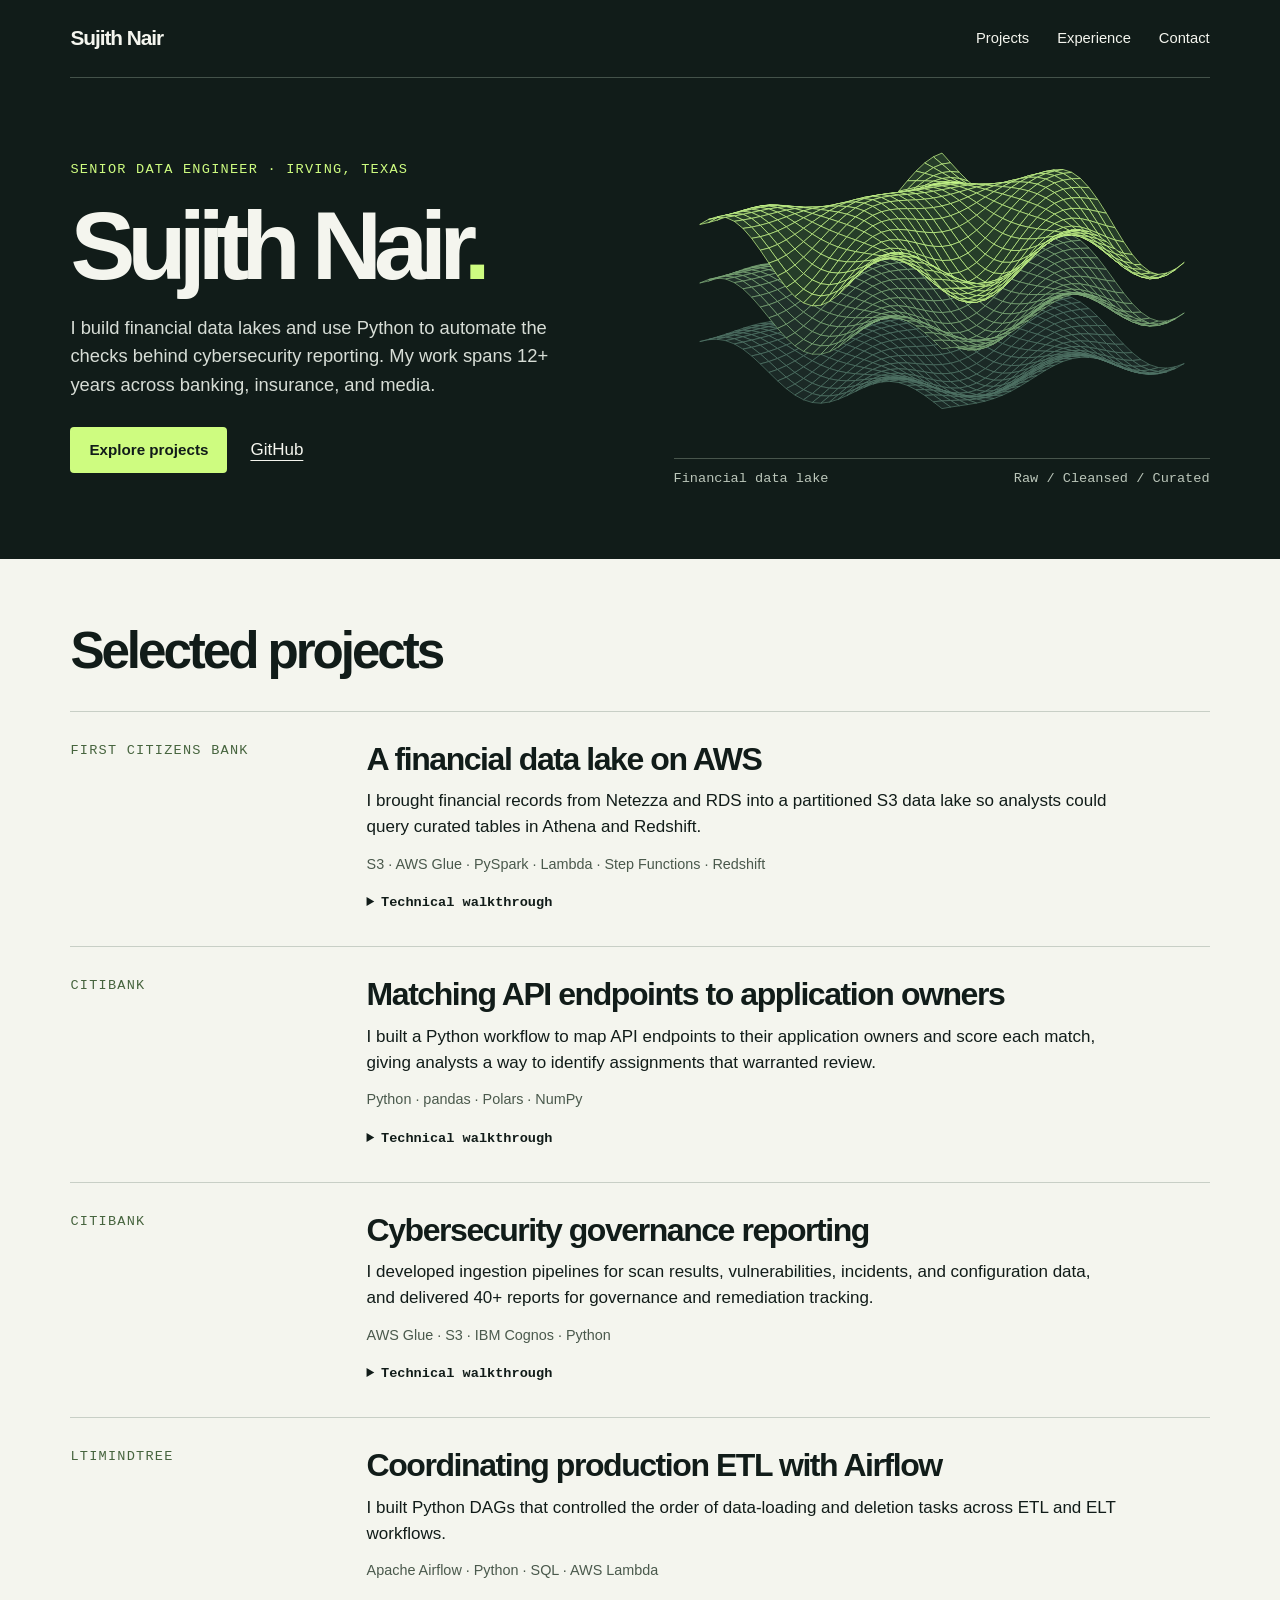
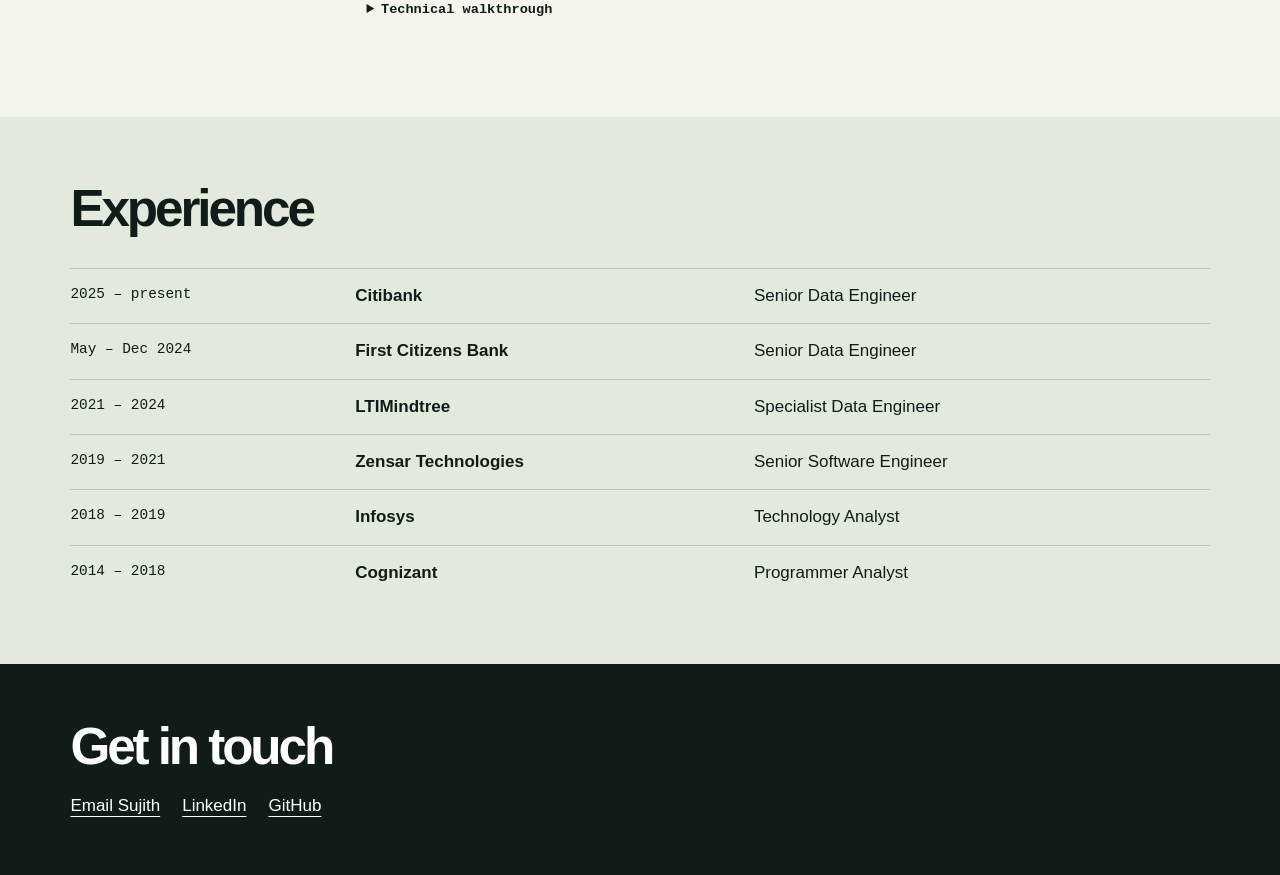
==== portfolio/index.html @ df7860fe "Publish resume-based data engineering portfolio on GitHub Pages" ====
<!doctype html><html lang="en"><head><meta charset="utf-8"><meta name="viewport" content="width=device-width, initial-scale=1"><title>Sujith Nair — Senior Data Engineer</title><meta name="description" content="Explore Sujith Nair’s work in financial data lakes, cybersecurity data quality, and production ETL."><style>
:root{--ink:#111c19;--green:#cefc80;--line:#c8cfc6;--paper:#f4f5ee}*{box-sizing:border-box}html{scroll-behavior:smooth}body{margin:0;background:var(--paper);color:var(--ink);font:17px/1.55 'Inter',Arial,sans-serif}a{color:inherit;text-underline-offset:5px}header,.hero{background:var(--ink);color:var(--paper)}.wrap{width:min(1220px,89%);margin:auto}nav{min-height:78px;display:flex;align-items:center;justify-content:space-between;gap:20px;border-bottom:1px solid #44524a}nav a{text-decoration:none}.brand{font-weight:bold;letter-spacing:-.05em;font-size:1.3rem}.links{display:flex;gap:28px;font-size:.92rem}.links a:hover,footer a:hover{color:var(--green)}.hero .wrap{display:grid;grid-template-columns:1.04fr 1fr;align-items:center;padding:65px 0 70px;gap:4%}.meta,.tag,figcaption,summary{font: .85rem/1.55 'IBM Plex Mono',monospace}.meta,.tag{text-transform:uppercase;letter-spacing:.09em}.hero .meta{color:var(--green)}h1,h2,h3,p,figure{margin:0}h1{font-size:clamp(4rem,7.6vw,7rem);line-height:1;letter-spacing:-.082em;margin:16px 0 20px}h1 span{color:var(--green)}.intro{color:#d7ddd6;max-width:485px;font-size:1.15rem}.actions{display:flex;align-items:center;gap:23px;margin-top:28px}.btn{padding:11px 19px;background:var(--green);color:var(--ink);text-decoration:none;font-size:.95rem;font-weight:bold;border-radius:4px}.btn:hover{background:white}figure{min-width:0}canvas{width:100%;aspect-ratio:1.7;display:block}figcaption{border-top:1px solid #48554c;color:#bbc6ba;padding-top:9px;display:flex;justify-content:space-between;gap:12px}.section{padding:64px 0}h2{font-size:clamp(2.4rem,4vw,3.8rem);line-height:1.1;letter-spacing:-.06em;margin:0 0 31px}.project{border-top:1px solid var(--line);padding:28px 0;display:grid;grid-template-columns:22% 1fr;gap:4%}.tag{color:#46643e}.project h3{font-size:clamp(1.5rem,2.5vw,2.1rem);letter-spacing:-.045em;line-height:1.2;margin-bottom:10px}.project p{max-width:750px}.tech{font-size:.9rem;color:#4a594c;margin:12px 0}summary{cursor:pointer;width:fit-content;font-weight:bold;padding:5px 0}.more{border-left:2px solid #7aa64d;padding:5px 16px;margin-top:10px}.more p+p{margin-top:10px}.career{background:#e3e9dc}.role{display:grid;grid-template-columns:22% 32% 1fr;gap:3%;border-top:1px solid #b9c5b5;padding:14px 0}.role time{font: .9rem/1.6 monospace}footer{background:var(--ink);color:white;padding:55px 0}footer h2{margin-bottom:18px}footer a{margin-right:22px}a:focus-visible,summary:focus-visible{outline:3px solid #699f36;outline-offset:4px}@media(max-width:730px){.hero .wrap{grid-template-columns:1fr;padding:40px 0 30px}.hero figure{margin:22px auto 0;width:min(100%,390px)}.section{padding:40px 0}.project{grid-template-columns:1fr;gap:10px}.role{grid-template-columns:1fr 1.6fr;gap:4px}.role span{grid-column:2}.links{gap:13px}.brand{font-size:1.1rem}nav{min-height:64px}.intro{font-size:1.05rem}h1{font-size:clamp(3.8rem,14vw,5rem)}.actions{margin-top:20px}}@media(prefers-reduced-motion:reduce){html{scroll-behavior:auto}}
</style></head><body><header><nav class="wrap" aria-label="Main navigation"><a class="brand" href="#top">Sujith Nair</a><div class="links"><a href="#work">Projects</a><a href="#experience">Experience</a><a href="#contact">Contact</a></div></nav></header>
<main id="top"><section class="hero"><div class="wrap"><div><p class="meta">Senior Data Engineer · Irving, Texas</p><h1>Sujith Nair<span>.</span></h1><p class="intro">I build financial data lakes and use Python to automate the checks behind cybersecurity reporting. My work spans 12+ years across banking, insurance, and media.</p><div class="actions"><a class="btn" href="#work">Explore projects</a><a href="https://github.com/zorick6800">GitHub</a></div></div><figure><canvas id="terrain" aria-hidden="true"></canvas><figcaption><span>Financial data lake</span><span>Raw / Cleansed / Curated</span></figcaption></figure></div></section>
<section class="wrap section" id="work"><h2>Selected projects</h2>
<article class="project"><div class="tag">First Citizens Bank</div><div><h3>A financial data lake on AWS</h3><p>I brought financial records from Netezza and RDS into a partitioned S3 data lake so analysts could query curated tables in Athena and Redshift.</p><div class="tech">S3 · AWS Glue · PySpark · Lambda · Step Functions · Redshift</div><details><summary>Technical walkthrough</summary><div class="more"><p>EventBridge triggered Python extracts into the raw layer. Glue jobs deduplicated records, cast fields to consistent types, and wrote Snappy-compressed Parquet. Step Functions ran the JSON reference-data conversion alongside those jobs and handled retries.</p><p>Before publication, a Lambda function checked row counts, null thresholds, schema, and freshness. A failed check stopped the load and sent an SNS alert.</p></div></details></div></article><article class="project"><div class="tag">Citibank</div><div><h3>Matching API endpoints to application owners</h3><p>I built a Python workflow to map API endpoints to their application owners and score each match, giving analysts a way to identify assignments that warranted review.</p><div class="tech">Python · pandas · Polars · NumPy</div><details><summary>Technical walkthrough</summary><div class="more"><p>I normalized endpoint paths and used dictionary lookups and hierarchical prefix matching to associate related routes with an owner. The workflow recorded a confidence score alongside the assignment.</p><p>Across the broader data quality workflow, automating cleansing, deduplication, reconciliation, and source-to-target validation reduced manual effort by 60–70%.</p></div></details></div></article><article class="project"><div class="tag">Citibank</div><div><h3>Cybersecurity governance reporting</h3><p>I developed ingestion pipelines for scan results, vulnerabilities, incidents, and configuration data, and delivered 40+ reports for governance and remediation tracking.</p><div class="tech">AWS Glue · S3 · IBM Cognos · Python</div><details><summary>Technical walkthrough</summary><div class="more"><p>Glue transformed incoming cybersecurity records in S3. Reusable Python routines handled schema mapping across source files.</p><p>The reporting covered vulnerability, incident, configuration, and KPI trends, giving governance teams a way to follow remediation over time.</p></div></details></div></article><article class="project"><div class="tag">LTIMindtree</div><div><h3>Coordinating production ETL with Airflow</h3><p>I built Python DAGs that controlled the order of data-loading and deletion tasks across ETL and ELT workflows.</p><div class="tech">Apache Airflow · Python · SQL · AWS Lambda</div><details><summary>Technical walkthrough</summary><div class="more"><p>The master DAGs made dependencies explicit so operations ran in the required order on repeat executions. S3 and Lambda also supported event-driven ingestion for downstream workflows.</p><p>My production work included diagnosing pipeline failures and tuning SQL across AWS and on-premises systems. I resolved 150+ integration issues affecting data availability and reporting accuracy.</p></div></details></div></article></section><section class="career" id="experience"><div class="wrap section"><h2>Experience</h2><div class="role"><time>2025 – present</time><strong>Citibank</strong><span>Senior Data Engineer</span></div><div class="role"><time>May – Dec 2024</time><strong>First Citizens Bank</strong><span>Senior Data Engineer</span></div><div class="role"><time>2021 – 2024</time><strong>LTIMindtree</strong><span>Specialist Data Engineer</span></div><div class="role"><time>2019 – 2021</time><strong>Zensar Technologies</strong><span>Senior Software Engineer</span></div><div class="role"><time>2018 – 2019</time><strong>Infosys</strong><span>Technology Analyst</span></div><div class="role"><time>2014 – 2018</time><strong>Cognizant</strong><span>Programmer Analyst</span></div></div></section></main><footer id="contact"><div class="wrap"><h2>Get in touch</h2><a href="mailto:nairsujith.1969@gmail.com">Email Sujith</a><a href="https://www.linkedin.com/in/sujith-nair-data-engineer/">LinkedIn</a><a href="https://github.com/zorick6800">GitHub</a></div></footer><script>
// Draw three sampled surfaces as an abstract illustration of the lake layers.
const canvas=document.querySelector('canvas'),ctx=canvas.getContext('2d');
function draw(){const w=canvas.clientWidth,h=canvas.clientHeight,d=window.devicePixelRatio||1;canvas.width=w*d;canvas.height=h*d;ctx.scale(w*d/500,h*d/295);
function point(x,y,k){let wave=20*Math.sin(x*4+y*1.5)+12*Math.cos(y*5-x*2)+14*Math.sin(x*5-y*4);return [250+(x-y)*113,85+(x+y)*33+k*53+wave*(1-k*.21)]}
for(let k=2;k>=0;k--){let n=28;for(let i=0;i<n;i++)for(let j=0;j<n;j++){let x=i*2/n-1,y=j*2/n-1,t=2/n;let pts=[[x,y],[x+t,y],[x+t,y+t],[x,y+t]].map(([a,b])=>point(a,b,k));ctx.beginPath();pts.forEach(([a,b],m)=>m?ctx.lineTo(a,b):ctx.moveTo(a,b));ctx.closePath();ctx.fillStyle=['#263d29','#20302a','#1b2926'][k];ctx.fill();ctx.strokeStyle=['#c9fa8b','#80ad7a','#53776a'][k];ctx.lineWidth=.67;ctx.stroke()}}}new ResizeObserver(draw).observe(canvas);
</script></body></html>
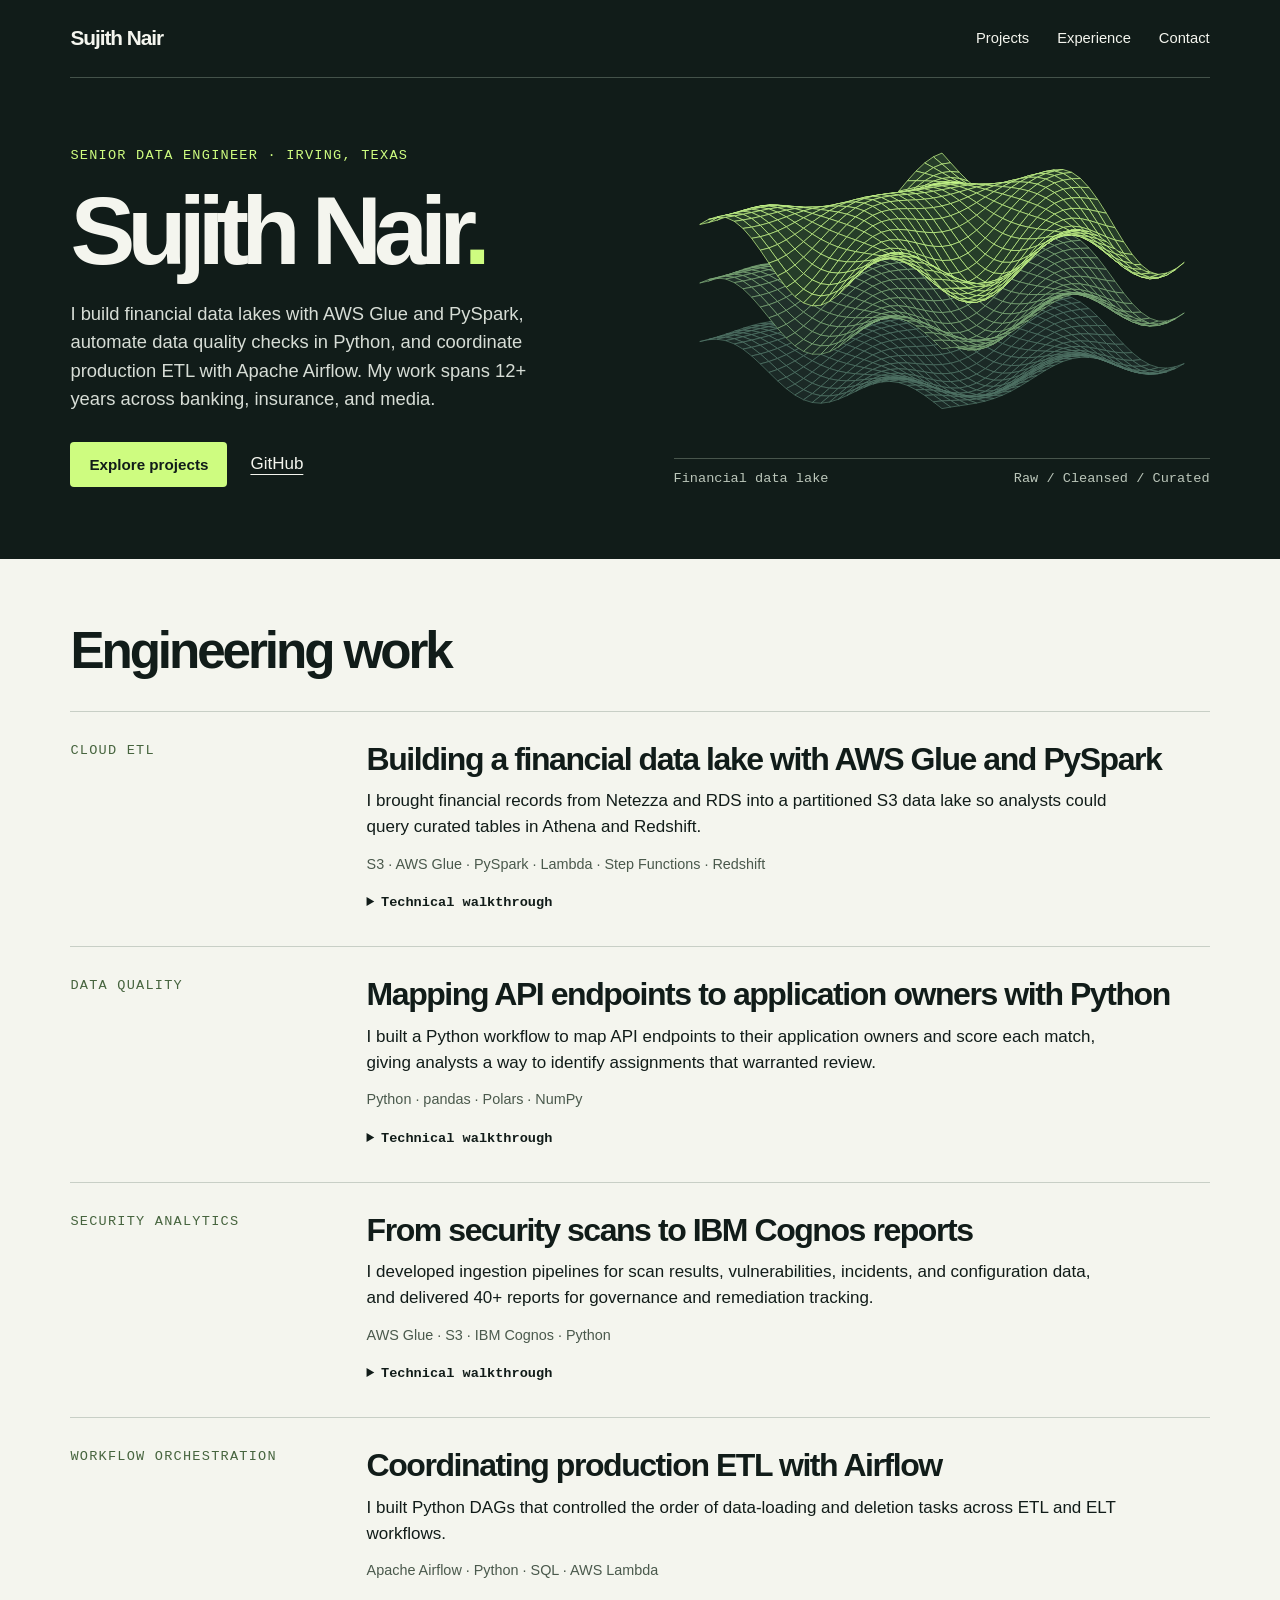
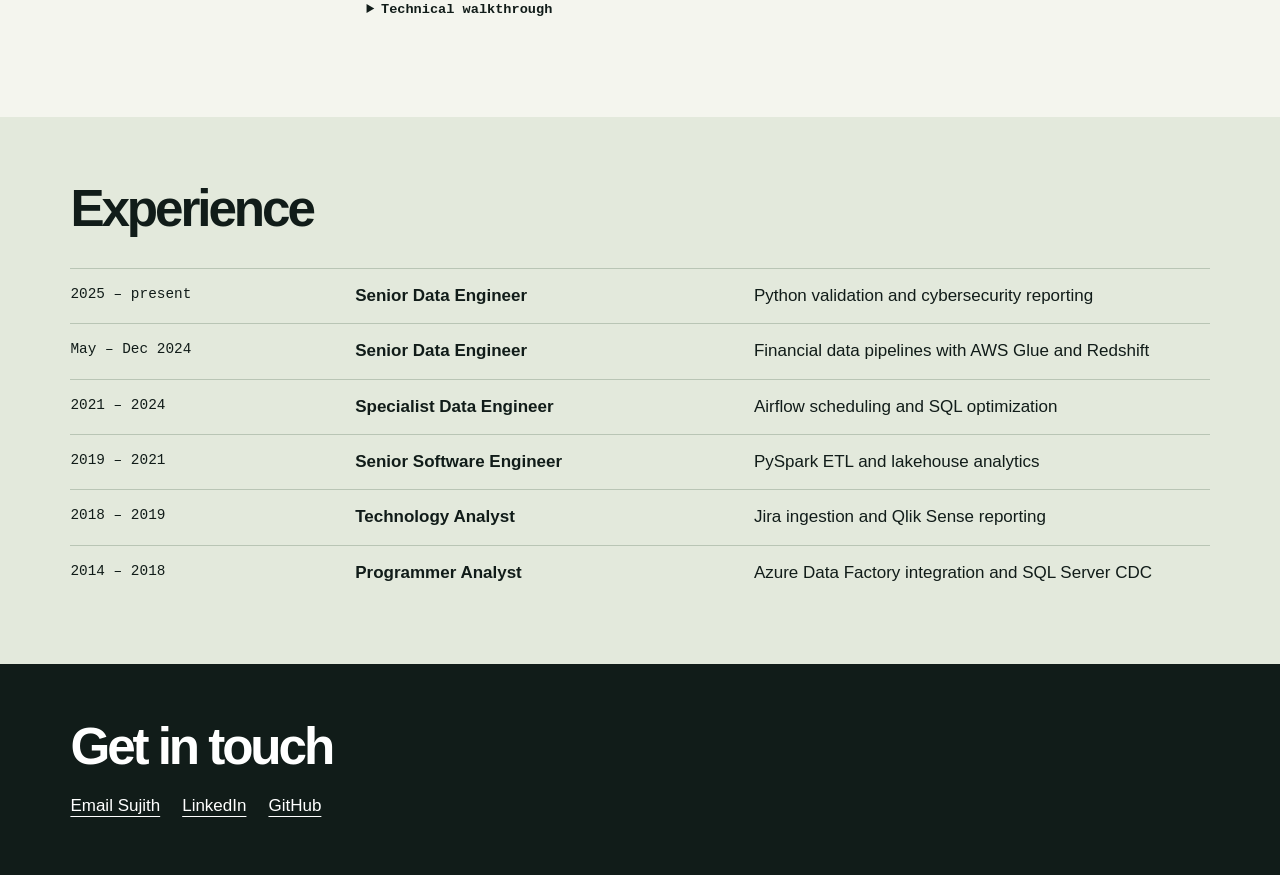
==== commit a37189d9: "Highlight engineering projects and technologies without naming clients" ====
--- a/portfolio/index.html
+++ b/portfolio/index.html
@@ -1,9 +1,9 @@
 <!doctype html><html lang="en"><head><meta charset="utf-8"><meta name="viewport" content="width=device-width, initial-scale=1"><title>Sujith Nair — Senior Data Engineer</title><meta name="description" content="Explore Sujith Nair’s work in financial data lakes, cybersecurity data quality, and production ETL."><style>
 :root{--ink:#111c19;--green:#cefc80;--line:#c8cfc6;--paper:#f4f5ee}*{box-sizing:border-box}html{scroll-behavior:smooth}body{margin:0;background:var(--paper);color:var(--ink);font:17px/1.55 'Inter',Arial,sans-serif}a{color:inherit;text-underline-offset:5px}header,.hero{background:var(--ink);color:var(--paper)}.wrap{width:min(1220px,89%);margin:auto}nav{min-height:78px;display:flex;align-items:center;justify-content:space-between;gap:20px;border-bottom:1px solid #44524a}nav a{text-decoration:none}.brand{font-weight:bold;letter-spacing:-.05em;font-size:1.3rem}.links{display:flex;gap:28px;font-size:.92rem}.links a:hover,footer a:hover{color:var(--green)}.hero .wrap{display:grid;grid-template-columns:1.04fr 1fr;align-items:center;padding:65px 0 70px;gap:4%}.meta,.tag,figcaption,summary{font: .85rem/1.55 'IBM Plex Mono',monospace}.meta,.tag{text-transform:uppercase;letter-spacing:.09em}.hero .meta{color:var(--green)}h1,h2,h3,p,figure{margin:0}h1{font-size:clamp(4rem,7.6vw,7rem);line-height:1;letter-spacing:-.082em;margin:16px 0 20px}h1 span{color:var(--green)}.intro{color:#d7ddd6;max-width:485px;font-size:1.15rem}.actions{display:flex;align-items:center;gap:23px;margin-top:28px}.btn{padding:11px 19px;background:var(--green);color:var(--ink);text-decoration:none;font-size:.95rem;font-weight:bold;border-radius:4px}.btn:hover{background:white}figure{min-width:0}canvas{width:100%;aspect-ratio:1.7;display:block}figcaption{border-top:1px solid #48554c;color:#bbc6ba;padding-top:9px;display:flex;justify-content:space-between;gap:12px}.section{padding:64px 0}h2{font-size:clamp(2.4rem,4vw,3.8rem);line-height:1.1;letter-spacing:-.06em;margin:0 0 31px}.project{border-top:1px solid var(--line);padding:28px 0;display:grid;grid-template-columns:22% 1fr;gap:4%}.tag{color:#46643e}.project h3{font-size:clamp(1.5rem,2.5vw,2.1rem);letter-spacing:-.045em;line-height:1.2;margin-bottom:10px}.project p{max-width:750px}.tech{font-size:.9rem;color:#4a594c;margin:12px 0}summary{cursor:pointer;width:fit-content;font-weight:bold;padding:5px 0}.more{border-left:2px solid #7aa64d;padding:5px 16px;margin-top:10px}.more p+p{margin-top:10px}.career{background:#e3e9dc}.role{display:grid;grid-template-columns:22% 32% 1fr;gap:3%;border-top:1px solid #b9c5b5;padding:14px 0}.role time{font: .9rem/1.6 monospace}footer{background:var(--ink);color:white;padding:55px 0}footer h2{margin-bottom:18px}footer a{margin-right:22px}a:focus-visible,summary:focus-visible{outline:3px solid #699f36;outline-offset:4px}@media(max-width:730px){.hero .wrap{grid-template-columns:1fr;padding:40px 0 30px}.hero figure{margin:22px auto 0;width:min(100%,390px)}.section{padding:40px 0}.project{grid-template-columns:1fr;gap:10px}.role{grid-template-columns:1fr 1.6fr;gap:4px}.role span{grid-column:2}.links{gap:13px}.brand{font-size:1.1rem}nav{min-height:64px}.intro{font-size:1.05rem}h1{font-size:clamp(3.8rem,14vw,5rem)}.actions{margin-top:20px}}@media(prefers-reduced-motion:reduce){html{scroll-behavior:auto}}
 </style></head><body><header><nav class="wrap" aria-label="Main navigation"><a class="brand" href="#top">Sujith Nair</a><div class="links"><a href="#work">Projects</a><a href="#experience">Experience</a><a href="#contact">Contact</a></div></nav></header>
-<main id="top"><section class="hero"><div class="wrap"><div><p class="meta">Senior Data Engineer · Irving, Texas</p><h1>Sujith Nair<span>.</span></h1><p class="intro">I build financial data lakes and use Python to automate the checks behind cybersecurity reporting. My work spans 12+ years across banking, insurance, and media.</p><div class="actions"><a class="btn" href="#work">Explore projects</a><a href="https://github.com/zorick6800">GitHub</a></div></div><figure><canvas id="terrain" aria-hidden="true"></canvas><figcaption><span>Financial data lake</span><span>Raw / Cleansed / Curated</span></figcaption></figure></div></section>
-<section class="wrap section" id="work"><h2>Selected projects</h2>
-<article class="project"><div class="tag">First Citizens Bank</div><div><h3>A financial data lake on AWS</h3><p>I brought financial records from Netezza and RDS into a partitioned S3 data lake so analysts could query curated tables in Athena and Redshift.</p><div class="tech">S3 · AWS Glue · PySpark · Lambda · Step Functions · Redshift</div><details><summary>Technical walkthrough</summary><div class="more"><p>EventBridge triggered Python extracts into the raw layer. Glue jobs deduplicated records, cast fields to consistent types, and wrote Snappy-compressed Parquet. Step Functions ran the JSON reference-data conversion alongside those jobs and handled retries.</p><p>Before publication, a Lambda function checked row counts, null thresholds, schema, and freshness. A failed check stopped the load and sent an SNS alert.</p></div></details></div></article><article class="project"><div class="tag">Citibank</div><div><h3>Matching API endpoints to application owners</h3><p>I built a Python workflow to map API endpoints to their application owners and score each match, giving analysts a way to identify assignments that warranted review.</p><div class="tech">Python · pandas · Polars · NumPy</div><details><summary>Technical walkthrough</summary><div class="more"><p>I normalized endpoint paths and used dictionary lookups and hierarchical prefix matching to associate related routes with an owner. The workflow recorded a confidence score alongside the assignment.</p><p>Across the broader data quality workflow, automating cleansing, deduplication, reconciliation, and source-to-target validation reduced manual effort by 60–70%.</p></div></details></div></article><article class="project"><div class="tag">Citibank</div><div><h3>Cybersecurity governance reporting</h3><p>I developed ingestion pipelines for scan results, vulnerabilities, incidents, and configuration data, and delivered 40+ reports for governance and remediation tracking.</p><div class="tech">AWS Glue · S3 · IBM Cognos · Python</div><details><summary>Technical walkthrough</summary><div class="more"><p>Glue transformed incoming cybersecurity records in S3. Reusable Python routines handled schema mapping across source files.</p><p>The reporting covered vulnerability, incident, configuration, and KPI trends, giving governance teams a way to follow remediation over time.</p></div></details></div></article><article class="project"><div class="tag">LTIMindtree</div><div><h3>Coordinating production ETL with Airflow</h3><p>I built Python DAGs that controlled the order of data-loading and deletion tasks across ETL and ELT workflows.</p><div class="tech">Apache Airflow · Python · SQL · AWS Lambda</div><details><summary>Technical walkthrough</summary><div class="more"><p>The master DAGs made dependencies explicit so operations ran in the required order on repeat executions. S3 and Lambda also supported event-driven ingestion for downstream workflows.</p><p>My production work included diagnosing pipeline failures and tuning SQL across AWS and on-premises systems. I resolved 150+ integration issues affecting data availability and reporting accuracy.</p></div></details></div></article></section><section class="career" id="experience"><div class="wrap section"><h2>Experience</h2><div class="role"><time>2025 – present</time><strong>Citibank</strong><span>Senior Data Engineer</span></div><div class="role"><time>May – Dec 2024</time><strong>First Citizens Bank</strong><span>Senior Data Engineer</span></div><div class="role"><time>2021 – 2024</time><strong>LTIMindtree</strong><span>Specialist Data Engineer</span></div><div class="role"><time>2019 – 2021</time><strong>Zensar Technologies</strong><span>Senior Software Engineer</span></div><div class="role"><time>2018 – 2019</time><strong>Infosys</strong><span>Technology Analyst</span></div><div class="role"><time>2014 – 2018</time><strong>Cognizant</strong><span>Programmer Analyst</span></div></div></section></main><footer id="contact"><div class="wrap"><h2>Get in touch</h2><a href="mailto:nairsujith.1969@gmail.com">Email Sujith</a><a href="https://www.linkedin.com/in/sujith-nair-data-engineer/">LinkedIn</a><a href="https://github.com/zorick6800">GitHub</a></div></footer><script>
+<main id="top"><section class="hero"><div class="wrap"><div><p class="meta">Senior Data Engineer · Irving, Texas</p><h1>Sujith Nair<span>.</span></h1><p class="intro">I build financial data lakes with AWS Glue and PySpark, automate data quality checks in Python, and coordinate production ETL with Apache Airflow. My work spans 12+ years across banking, insurance, and media.</p><div class="actions"><a class="btn" href="#work">Explore projects</a><a href="https://github.com/zorick6800">GitHub</a></div></div><figure><canvas id="terrain" aria-hidden="true"></canvas><figcaption><span>Financial data lake</span><span>Raw / Cleansed / Curated</span></figcaption></figure></div></section>
+<section class="wrap section" id="work"><h2>Engineering work</h2>
+<article class="project"><div class="tag">Cloud ETL</div><div><h3>Building a financial data lake with AWS Glue and PySpark</h3><p>I brought financial records from Netezza and RDS into a partitioned S3 data lake so analysts could query curated tables in Athena and Redshift.</p><div class="tech">S3 · AWS Glue · PySpark · Lambda · Step Functions · Redshift</div><details><summary>Technical walkthrough</summary><div class="more"><p>EventBridge triggered Python extracts into the raw layer. Glue jobs deduplicated records, cast fields to consistent types, and wrote Snappy-compressed Parquet. Step Functions ran the JSON reference-data conversion alongside those jobs and handled retries.</p><p>Before publication, a Lambda function checked row counts, null thresholds, schema, and freshness. A failed check stopped the load and sent an SNS alert.</p></div></details></div></article><article class="project"><div class="tag">Data quality</div><div><h3>Mapping API endpoints to application owners with Python</h3><p>I built a Python workflow to map API endpoints to their application owners and score each match, giving analysts a way to identify assignments that warranted review.</p><div class="tech">Python · pandas · Polars · NumPy</div><details><summary>Technical walkthrough</summary><div class="more"><p>I normalized endpoint paths and used dictionary lookups and hierarchical prefix matching to associate related routes with an owner. The workflow recorded a confidence score alongside the assignment.</p><p>Across the broader data quality workflow, automating cleansing, deduplication, reconciliation, and source-to-target validation reduced manual effort by 60–70%.</p></div></details></div></article><article class="project"><div class="tag">Security analytics</div><div><h3>From security scans to IBM Cognos reports</h3><p>I developed ingestion pipelines for scan results, vulnerabilities, incidents, and configuration data, and delivered 40+ reports for governance and remediation tracking.</p><div class="tech">AWS Glue · S3 · IBM Cognos · Python</div><details><summary>Technical walkthrough</summary><div class="more"><p>Glue transformed incoming cybersecurity records in S3. Reusable Python routines handled schema mapping across source files.</p><p>The reporting covered vulnerability, incident, configuration, and KPI trends, giving governance teams a way to follow remediation over time.</p></div></details></div></article><article class="project"><div class="tag">Workflow orchestration</div><div><h3>Coordinating production ETL with Airflow</h3><p>I built Python DAGs that controlled the order of data-loading and deletion tasks across ETL and ELT workflows.</p><div class="tech">Apache Airflow · Python · SQL · AWS Lambda</div><details><summary>Technical walkthrough</summary><div class="more"><p>The master DAGs made dependencies explicit so operations ran in the required order on repeat executions. S3 and Lambda also supported event-driven ingestion for downstream workflows.</p><p>My production work included diagnosing pipeline failures and tuning SQL across AWS and on-premises systems. I resolved 150+ integration issues affecting data availability and reporting accuracy.</p></div></details></div></article></section><section class="career" id="experience"><div class="wrap section"><h2>Experience</h2><div class="role"><time>2025 – present</time><strong>Senior Data Engineer</strong><span>Python validation and cybersecurity reporting</span></div><div class="role"><time>May – Dec 2024</time><strong>Senior Data Engineer</strong><span>Financial data pipelines with AWS Glue and Redshift</span></div><div class="role"><time>2021 – 2024</time><strong>Specialist Data Engineer</strong><span>Airflow scheduling and SQL optimization</span></div><div class="role"><time>2019 – 2021</time><strong>Senior Software Engineer</strong><span>PySpark ETL and lakehouse analytics</span></div><div class="role"><time>2018 – 2019</time><strong>Technology Analyst</strong><span>Jira ingestion and Qlik Sense reporting</span></div><div class="role"><time>2014 – 2018</time><strong>Programmer Analyst</strong><span>Azure Data Factory integration and SQL Server CDC</span></div></div></section></main><footer id="contact"><div class="wrap"><h2>Get in touch</h2><a href="mailto:nairsujith.1969@gmail.com">Email Sujith</a><a href="https://www.linkedin.com/in/sujith-nair-data-engineer/">LinkedIn</a><a href="https://github.com/zorick6800">GitHub</a></div></footer><script>
 // Draw three sampled surfaces as an abstract illustration of the lake layers.
 const canvas=document.querySelector('canvas'),ctx=canvas.getContext('2d');
 function draw(){const w=canvas.clientWidth,h=canvas.clientHeight,d=window.devicePixelRatio||1;canvas.width=w*d;canvas.height=h*d;ctx.scale(w*d/500,h*d/295);
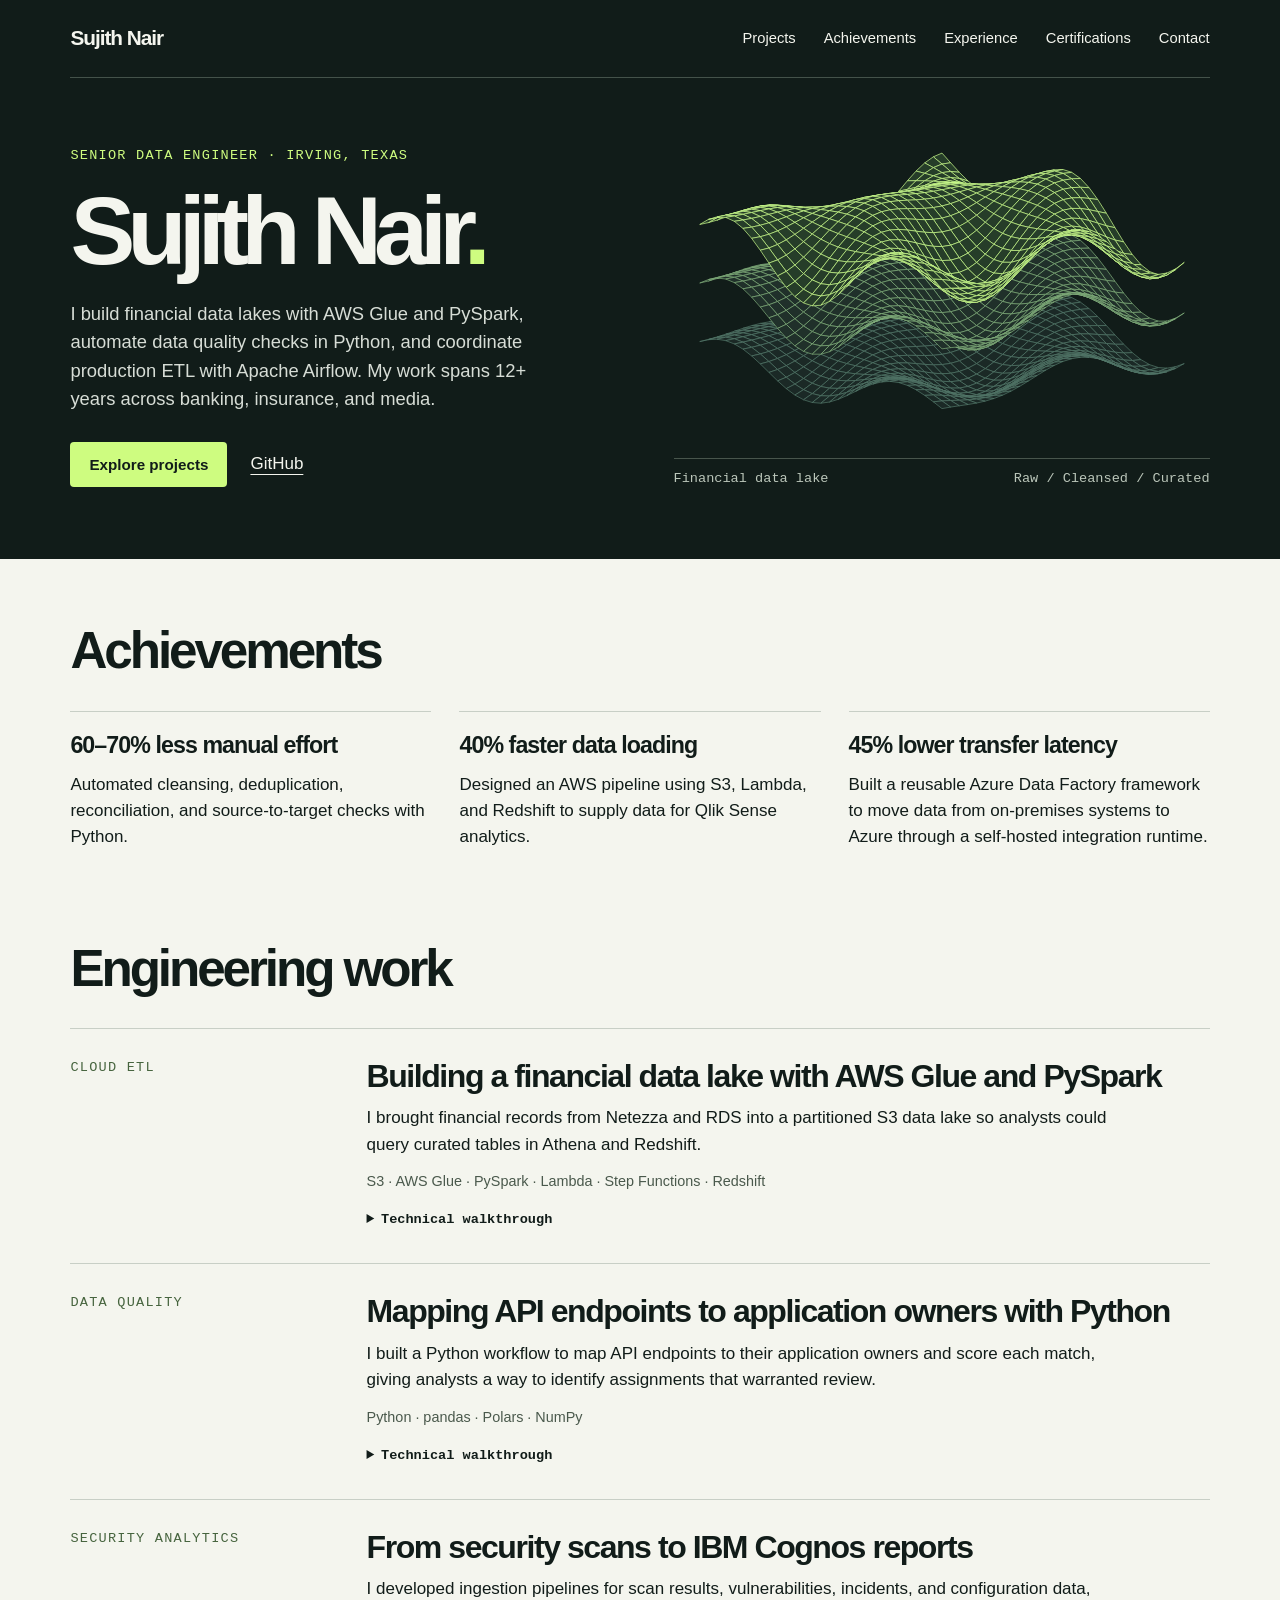
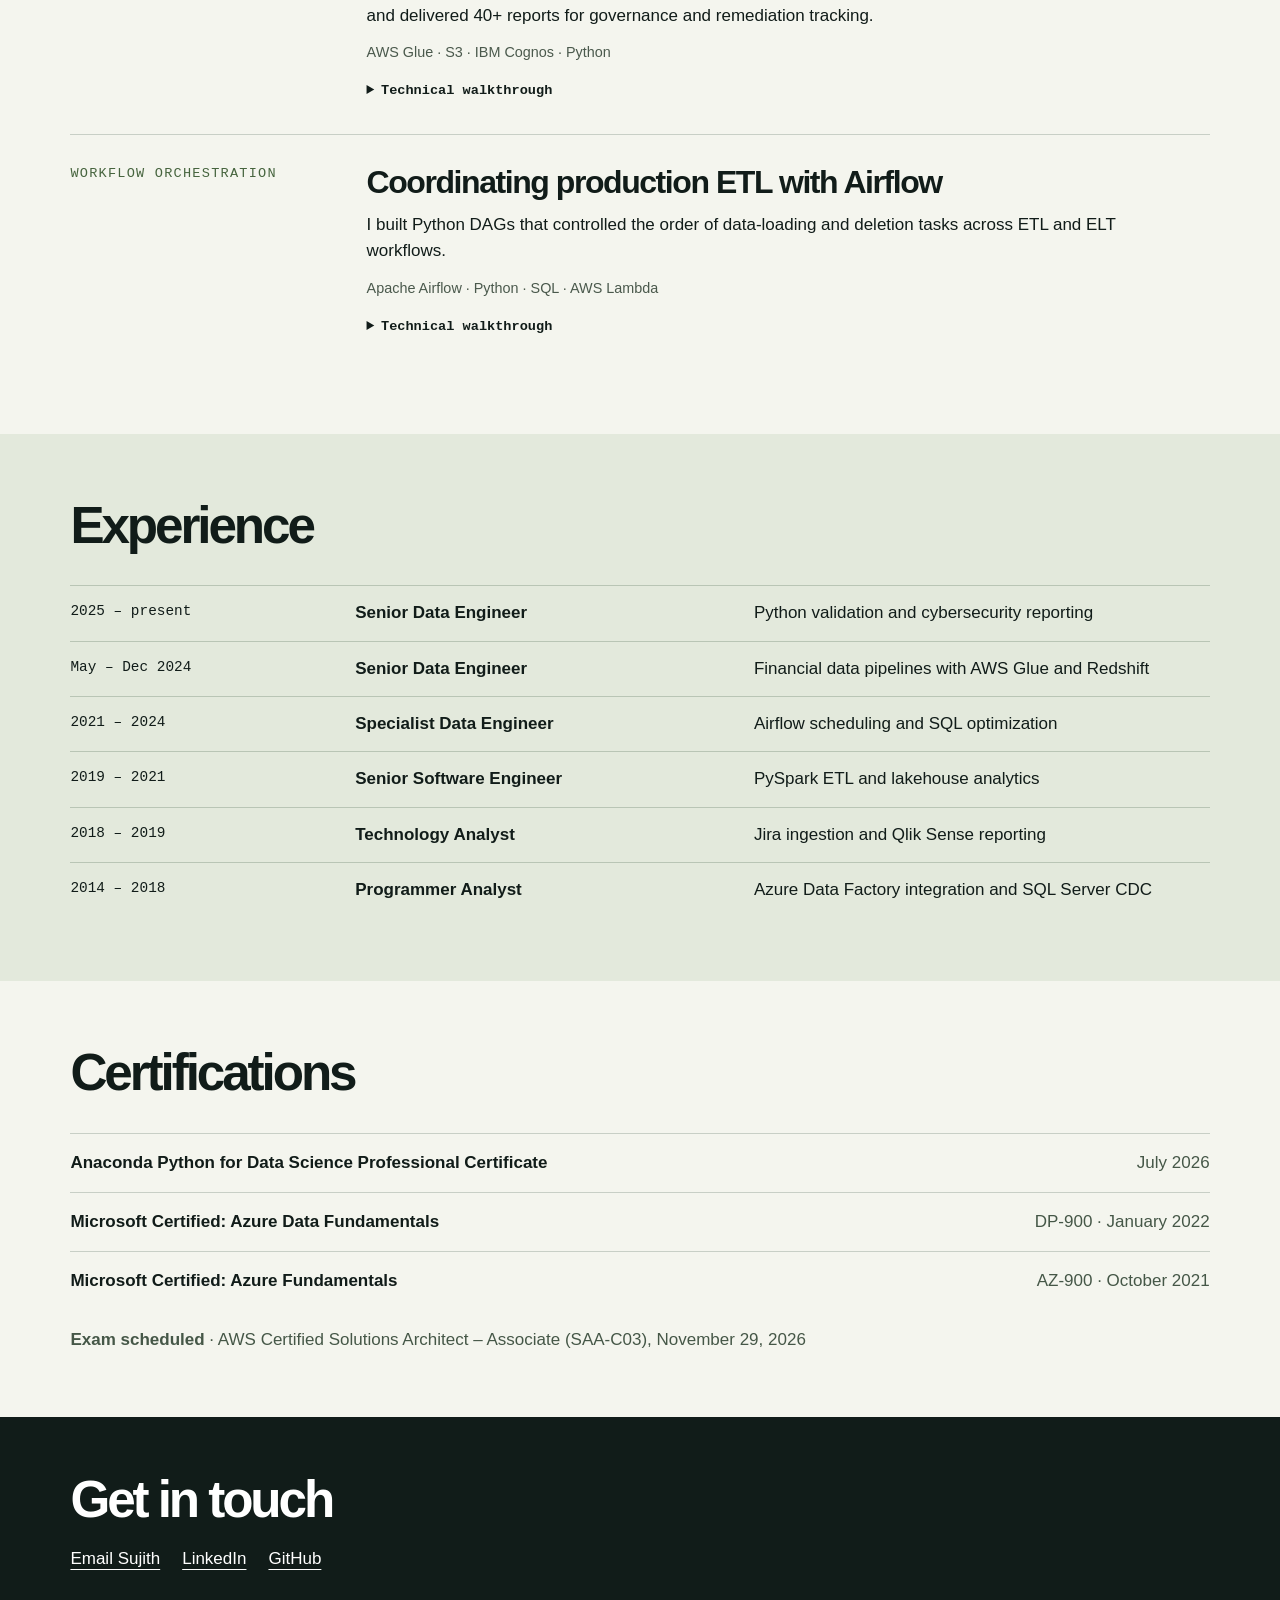
==== commit dcce84ec: "Add measurable engineering achievements and certifications" ====
--- a/portfolio/index.html
+++ b/portfolio/index.html
@@ -1,9 +1,9 @@
 <!doctype html><html lang="en"><head><meta charset="utf-8"><meta name="viewport" content="width=device-width, initial-scale=1"><title>Sujith Nair — Senior Data Engineer</title><meta name="description" content="Explore Sujith Nair’s work in financial data lakes, cybersecurity data quality, and production ETL."><style>
 :root{--ink:#111c19;--green:#cefc80;--line:#c8cfc6;--paper:#f4f5ee}*{box-sizing:border-box}html{scroll-behavior:smooth}body{margin:0;background:var(--paper);color:var(--ink);font:17px/1.55 'Inter',Arial,sans-serif}a{color:inherit;text-underline-offset:5px}header,.hero{background:var(--ink);color:var(--paper)}.wrap{width:min(1220px,89%);margin:auto}nav{min-height:78px;display:flex;align-items:center;justify-content:space-between;gap:20px;border-bottom:1px solid #44524a}nav a{text-decoration:none}.brand{font-weight:bold;letter-spacing:-.05em;font-size:1.3rem}.links{display:flex;gap:28px;font-size:.92rem}.links a:hover,footer a:hover{color:var(--green)}.hero .wrap{display:grid;grid-template-columns:1.04fr 1fr;align-items:center;padding:65px 0 70px;gap:4%}.meta,.tag,figcaption,summary{font: .85rem/1.55 'IBM Plex Mono',monospace}.meta,.tag{text-transform:uppercase;letter-spacing:.09em}.hero .meta{color:var(--green)}h1,h2,h3,p,figure{margin:0}h1{font-size:clamp(4rem,7.6vw,7rem);line-height:1;letter-spacing:-.082em;margin:16px 0 20px}h1 span{color:var(--green)}.intro{color:#d7ddd6;max-width:485px;font-size:1.15rem}.actions{display:flex;align-items:center;gap:23px;margin-top:28px}.btn{padding:11px 19px;background:var(--green);color:var(--ink);text-decoration:none;font-size:.95rem;font-weight:bold;border-radius:4px}.btn:hover{background:white}figure{min-width:0}canvas{width:100%;aspect-ratio:1.7;display:block}figcaption{border-top:1px solid #48554c;color:#bbc6ba;padding-top:9px;display:flex;justify-content:space-between;gap:12px}.section{padding:64px 0}h2{font-size:clamp(2.4rem,4vw,3.8rem);line-height:1.1;letter-spacing:-.06em;margin:0 0 31px}.project{border-top:1px solid var(--line);padding:28px 0;display:grid;grid-template-columns:22% 1fr;gap:4%}.tag{color:#46643e}.project h3{font-size:clamp(1.5rem,2.5vw,2.1rem);letter-spacing:-.045em;line-height:1.2;margin-bottom:10px}.project p{max-width:750px}.tech{font-size:.9rem;color:#4a594c;margin:12px 0}summary{cursor:pointer;width:fit-content;font-weight:bold;padding:5px 0}.more{border-left:2px solid #7aa64d;padding:5px 16px;margin-top:10px}.more p+p{margin-top:10px}.career{background:#e3e9dc}.role{display:grid;grid-template-columns:22% 32% 1fr;gap:3%;border-top:1px solid #b9c5b5;padding:14px 0}.role time{font: .9rem/1.6 monospace}footer{background:var(--ink);color:white;padding:55px 0}footer h2{margin-bottom:18px}footer a{margin-right:22px}a:focus-visible,summary:focus-visible{outline:3px solid #699f36;outline-offset:4px}@media(max-width:730px){.hero .wrap{grid-template-columns:1fr;padding:40px 0 30px}.hero figure{margin:22px auto 0;width:min(100%,390px)}.section{padding:40px 0}.project{grid-template-columns:1fr;gap:10px}.role{grid-template-columns:1fr 1.6fr;gap:4px}.role span{grid-column:2}.links{gap:13px}.brand{font-size:1.1rem}nav{min-height:64px}.intro{font-size:1.05rem}h1{font-size:clamp(3.8rem,14vw,5rem)}.actions{margin-top:20px}}@media(prefers-reduced-motion:reduce){html{scroll-behavior:auto}}
-</style></head><body><header><nav class="wrap" aria-label="Main navigation"><a class="brand" href="#top">Sujith Nair</a><div class="links"><a href="#work">Projects</a><a href="#experience">Experience</a><a href="#contact">Contact</a></div></nav></header>
+.impact{display:grid;grid-template-columns:repeat(auto-fit,minmax(min(100%,230px),1fr));gap:28px;margin:0}.impact div,.credentials li{border-top:1px solid var(--line);padding:16px 0}.impact dt{font-size:1.45rem;font-weight:700;letter-spacing:-.04em}.impact dd{margin:8px 0 0}.credentials{list-style:none;margin:0;padding:0}.credentials li{display:flex;justify-content:space-between;gap:14px;flex-wrap:wrap}.credentials span,.planned{color:#455747}.planned{margin-top:16px}.links{flex-wrap:wrap}@media(max-width:850px){nav{align-items:flex-start;flex-direction:column;gap:6px;padding:12px 0}.links{gap:4px 16px}}#achievements{padding-bottom:10px}</style></head><body><header><nav class="wrap" aria-label="Main navigation"><a class="brand" href="#top">Sujith Nair</a><div class="links"><a href="#work">Projects</a><a href="#achievements">Achievements</a><a href="#experience">Experience</a><a href="#certifications">Certifications</a><a href="#contact">Contact</a></div></nav></header>
 <main id="top"><section class="hero"><div class="wrap"><div><p class="meta">Senior Data Engineer · Irving, Texas</p><h1>Sujith Nair<span>.</span></h1><p class="intro">I build financial data lakes with AWS Glue and PySpark, automate data quality checks in Python, and coordinate production ETL with Apache Airflow. My work spans 12+ years across banking, insurance, and media.</p><div class="actions"><a class="btn" href="#work">Explore projects</a><a href="https://github.com/zorick6800">GitHub</a></div></div><figure><canvas id="terrain" aria-hidden="true"></canvas><figcaption><span>Financial data lake</span><span>Raw / Cleansed / Curated</span></figcaption></figure></div></section>
-<section class="wrap section" id="work"><h2>Engineering work</h2>
-<article class="project"><div class="tag">Cloud ETL</div><div><h3>Building a financial data lake with AWS Glue and PySpark</h3><p>I brought financial records from Netezza and RDS into a partitioned S3 data lake so analysts could query curated tables in Athena and Redshift.</p><div class="tech">S3 · AWS Glue · PySpark · Lambda · Step Functions · Redshift</div><details><summary>Technical walkthrough</summary><div class="more"><p>EventBridge triggered Python extracts into the raw layer. Glue jobs deduplicated records, cast fields to consistent types, and wrote Snappy-compressed Parquet. Step Functions ran the JSON reference-data conversion alongside those jobs and handled retries.</p><p>Before publication, a Lambda function checked row counts, null thresholds, schema, and freshness. A failed check stopped the load and sent an SNS alert.</p></div></details></div></article><article class="project"><div class="tag">Data quality</div><div><h3>Mapping API endpoints to application owners with Python</h3><p>I built a Python workflow to map API endpoints to their application owners and score each match, giving analysts a way to identify assignments that warranted review.</p><div class="tech">Python · pandas · Polars · NumPy</div><details><summary>Technical walkthrough</summary><div class="more"><p>I normalized endpoint paths and used dictionary lookups and hierarchical prefix matching to associate related routes with an owner. The workflow recorded a confidence score alongside the assignment.</p><p>Across the broader data quality workflow, automating cleansing, deduplication, reconciliation, and source-to-target validation reduced manual effort by 60–70%.</p></div></details></div></article><article class="project"><div class="tag">Security analytics</div><div><h3>From security scans to IBM Cognos reports</h3><p>I developed ingestion pipelines for scan results, vulnerabilities, incidents, and configuration data, and delivered 40+ reports for governance and remediation tracking.</p><div class="tech">AWS Glue · S3 · IBM Cognos · Python</div><details><summary>Technical walkthrough</summary><div class="more"><p>Glue transformed incoming cybersecurity records in S3. Reusable Python routines handled schema mapping across source files.</p><p>The reporting covered vulnerability, incident, configuration, and KPI trends, giving governance teams a way to follow remediation over time.</p></div></details></div></article><article class="project"><div class="tag">Workflow orchestration</div><div><h3>Coordinating production ETL with Airflow</h3><p>I built Python DAGs that controlled the order of data-loading and deletion tasks across ETL and ELT workflows.</p><div class="tech">Apache Airflow · Python · SQL · AWS Lambda</div><details><summary>Technical walkthrough</summary><div class="more"><p>The master DAGs made dependencies explicit so operations ran in the required order on repeat executions. S3 and Lambda also supported event-driven ingestion for downstream workflows.</p><p>My production work included diagnosing pipeline failures and tuning SQL across AWS and on-premises systems. I resolved 150+ integration issues affecting data availability and reporting accuracy.</p></div></details></div></article></section><section class="career" id="experience"><div class="wrap section"><h2>Experience</h2><div class="role"><time>2025 – present</time><strong>Senior Data Engineer</strong><span>Python validation and cybersecurity reporting</span></div><div class="role"><time>May – Dec 2024</time><strong>Senior Data Engineer</strong><span>Financial data pipelines with AWS Glue and Redshift</span></div><div class="role"><time>2021 – 2024</time><strong>Specialist Data Engineer</strong><span>Airflow scheduling and SQL optimization</span></div><div class="role"><time>2019 – 2021</time><strong>Senior Software Engineer</strong><span>PySpark ETL and lakehouse analytics</span></div><div class="role"><time>2018 – 2019</time><strong>Technology Analyst</strong><span>Jira ingestion and Qlik Sense reporting</span></div><div class="role"><time>2014 – 2018</time><strong>Programmer Analyst</strong><span>Azure Data Factory integration and SQL Server CDC</span></div></div></section></main><footer id="contact"><div class="wrap"><h2>Get in touch</h2><a href="mailto:nairsujith.1969@gmail.com">Email Sujith</a><a href="https://www.linkedin.com/in/sujith-nair-data-engineer/">LinkedIn</a><a href="https://github.com/zorick6800">GitHub</a></div></footer><script>
+<section class="wrap section" id="achievements"><h2>Achievements</h2><dl class="impact"><div><dt>60–70% less manual effort</dt><dd>Automated cleansing, deduplication, reconciliation, and source-to-target checks with Python.</dd></div><div><dt>40% faster data loading</dt><dd>Designed an AWS pipeline using S3, Lambda, and Redshift to supply data for Qlik Sense analytics.</dd></div><div><dt>45% lower transfer latency</dt><dd>Built a reusable Azure Data Factory framework to move data from on-premises systems to Azure through a self-hosted integration runtime.</dd></div></dl></section><section class="wrap section" id="work"><h2>Engineering work</h2>
+<article class="project"><div class="tag">Cloud ETL</div><div><h3>Building a financial data lake with AWS Glue and PySpark</h3><p>I brought financial records from Netezza and RDS into a partitioned S3 data lake so analysts could query curated tables in Athena and Redshift.</p><div class="tech">S3 · AWS Glue · PySpark · Lambda · Step Functions · Redshift</div><details><summary>Technical walkthrough</summary><div class="more"><p>EventBridge triggered Python extracts into the raw layer. Glue jobs deduplicated records, cast fields to consistent types, and wrote Snappy-compressed Parquet. Step Functions ran the JSON reference-data conversion alongside those jobs and handled retries.</p><p>Before publication, a Lambda function checked row counts, null thresholds, schema, and freshness. A failed check stopped the load and sent an SNS alert.</p></div></details></div></article><article class="project"><div class="tag">Data quality</div><div><h3>Mapping API endpoints to application owners with Python</h3><p>I built a Python workflow to map API endpoints to their application owners and score each match, giving analysts a way to identify assignments that warranted review.</p><div class="tech">Python · pandas · Polars · NumPy</div><details><summary>Technical walkthrough</summary><div class="more"><p>I normalized endpoint paths and used dictionary lookups and hierarchical prefix matching to associate related routes with an owner. The workflow recorded a confidence score alongside the assignment.</p><p>Across the broader data quality workflow, automating cleansing, deduplication, reconciliation, and source-to-target validation reduced manual effort by 60–70%.</p></div></details></div></article><article class="project"><div class="tag">Security analytics</div><div><h3>From security scans to IBM Cognos reports</h3><p>I developed ingestion pipelines for scan results, vulnerabilities, incidents, and configuration data, and delivered 40+ reports for governance and remediation tracking.</p><div class="tech">AWS Glue · S3 · IBM Cognos · Python</div><details><summary>Technical walkthrough</summary><div class="more"><p>Glue transformed incoming cybersecurity records in S3. Reusable Python routines handled schema mapping across source files.</p><p>The reporting covered vulnerability, incident, configuration, and KPI trends, giving governance teams a way to follow remediation over time.</p></div></details></div></article><article class="project"><div class="tag">Workflow orchestration</div><div><h3>Coordinating production ETL with Airflow</h3><p>I built Python DAGs that controlled the order of data-loading and deletion tasks across ETL and ELT workflows.</p><div class="tech">Apache Airflow · Python · SQL · AWS Lambda</div><details><summary>Technical walkthrough</summary><div class="more"><p>The master DAGs made dependencies explicit so operations ran in the required order on repeat executions. S3 and Lambda also supported event-driven ingestion for downstream workflows.</p><p>My production work included diagnosing pipeline failures and tuning SQL across AWS and on-premises systems. I resolved 150+ integration issues affecting data availability and reporting accuracy.</p></div></details></div></article></section><section class="career" id="experience"><div class="wrap section"><h2>Experience</h2><div class="role"><time>2025 – present</time><strong>Senior Data Engineer</strong><span>Python validation and cybersecurity reporting</span></div><div class="role"><time>May – Dec 2024</time><strong>Senior Data Engineer</strong><span>Financial data pipelines with AWS Glue and Redshift</span></div><div class="role"><time>2021 – 2024</time><strong>Specialist Data Engineer</strong><span>Airflow scheduling and SQL optimization</span></div><div class="role"><time>2019 – 2021</time><strong>Senior Software Engineer</strong><span>PySpark ETL and lakehouse analytics</span></div><div class="role"><time>2018 – 2019</time><strong>Technology Analyst</strong><span>Jira ingestion and Qlik Sense reporting</span></div><div class="role"><time>2014 – 2018</time><strong>Programmer Analyst</strong><span>Azure Data Factory integration and SQL Server CDC</span></div></div></section><section class="wrap section" id="certifications"><h2>Certifications</h2><ul class="credentials"><li><strong>Anaconda Python for Data Science Professional Certificate</strong><span>July 2026</span></li><li><strong>Microsoft Certified: Azure Data Fundamentals</strong><span>DP-900 · January 2022</span></li><li><strong>Microsoft Certified: Azure Fundamentals</strong><span>AZ-900 · October 2021</span></li></ul><p class="planned"><strong>Exam scheduled</strong> · AWS Certified Solutions Architect – Associate (SAA-C03), November 29, 2026</p></section></main><footer id="contact"><div class="wrap"><h2>Get in touch</h2><a href="mailto:nairsujith.1969@gmail.com">Email Sujith</a><a href="https://www.linkedin.com/in/sujith-nair-data-engineer/">LinkedIn</a><a href="https://github.com/zorick6800">GitHub</a></div></footer><script>
 // Draw three sampled surfaces as an abstract illustration of the lake layers.
 const canvas=document.querySelector('canvas'),ctx=canvas.getContext('2d');
 function draw(){const w=canvas.clientWidth,h=canvas.clientHeight,d=window.devicePixelRatio||1;canvas.width=w*d;canvas.height=h*d;ctx.scale(w*d/500,h*d/295);
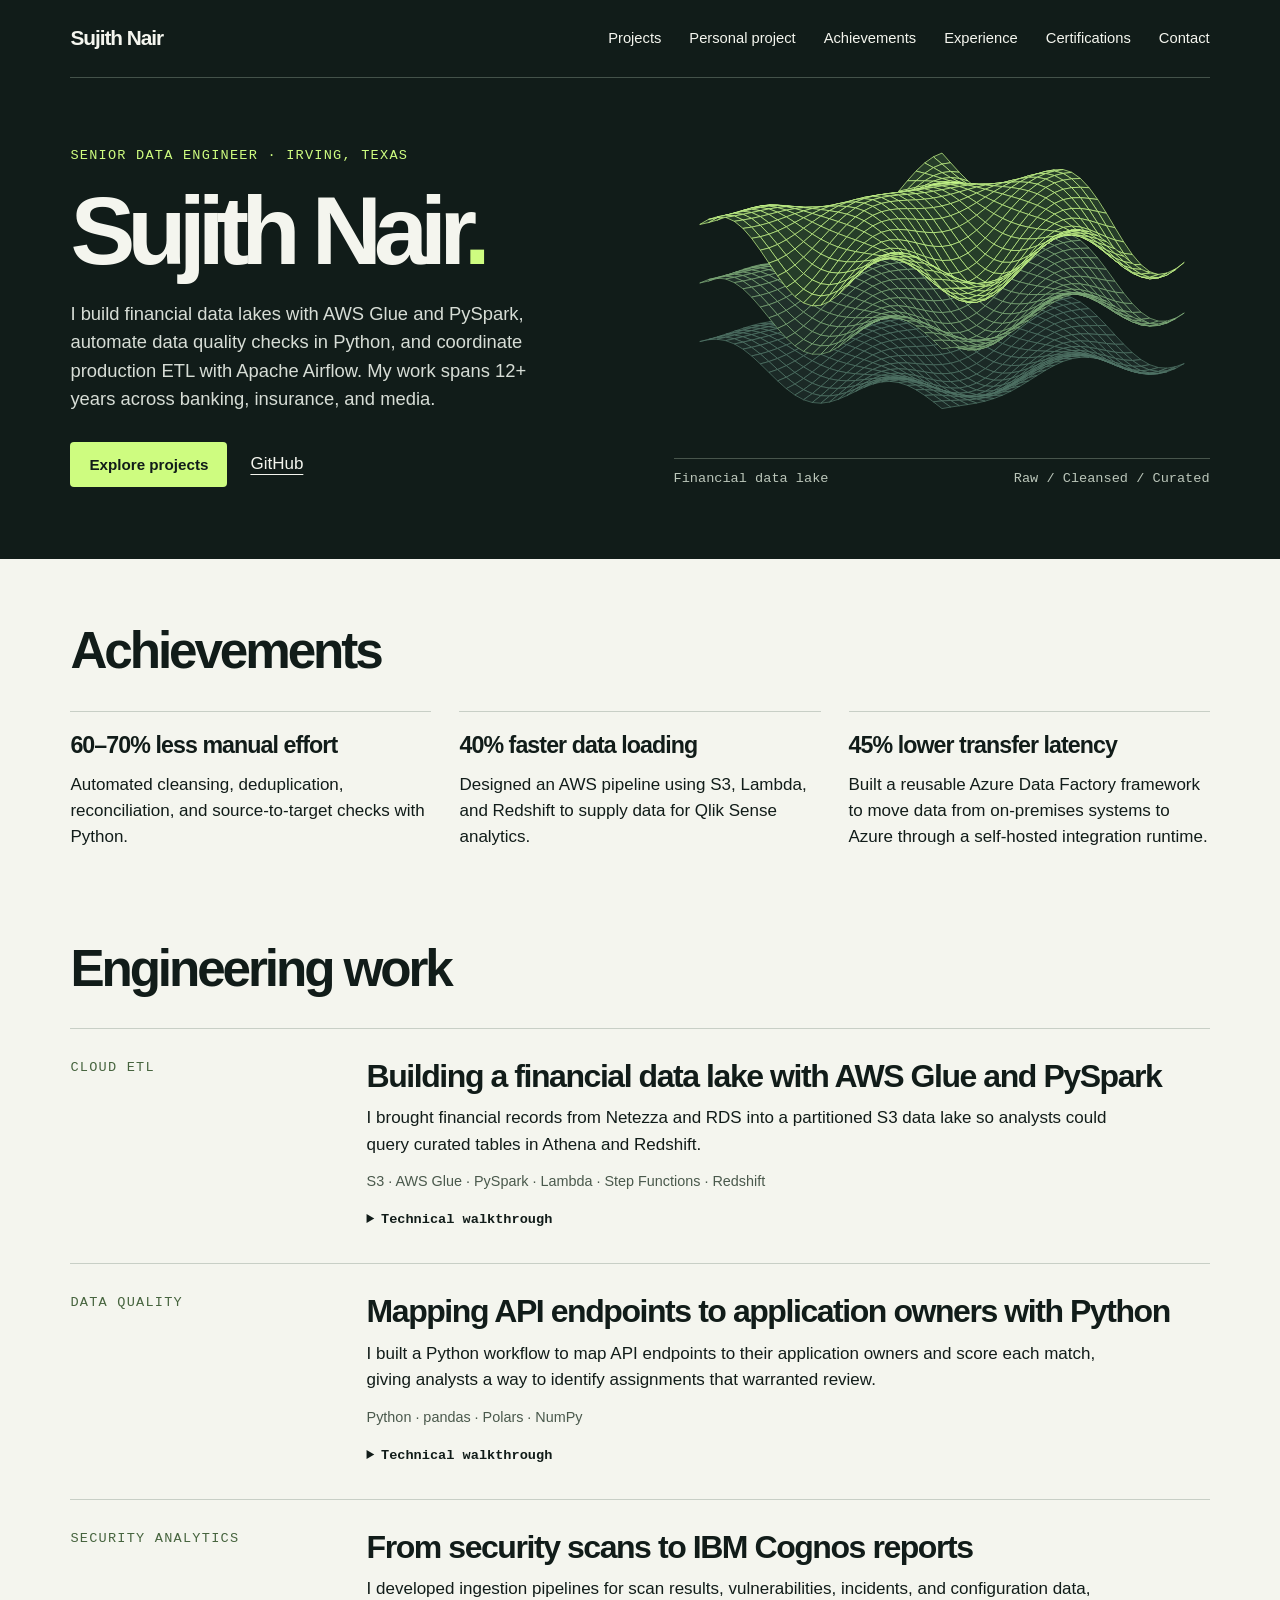
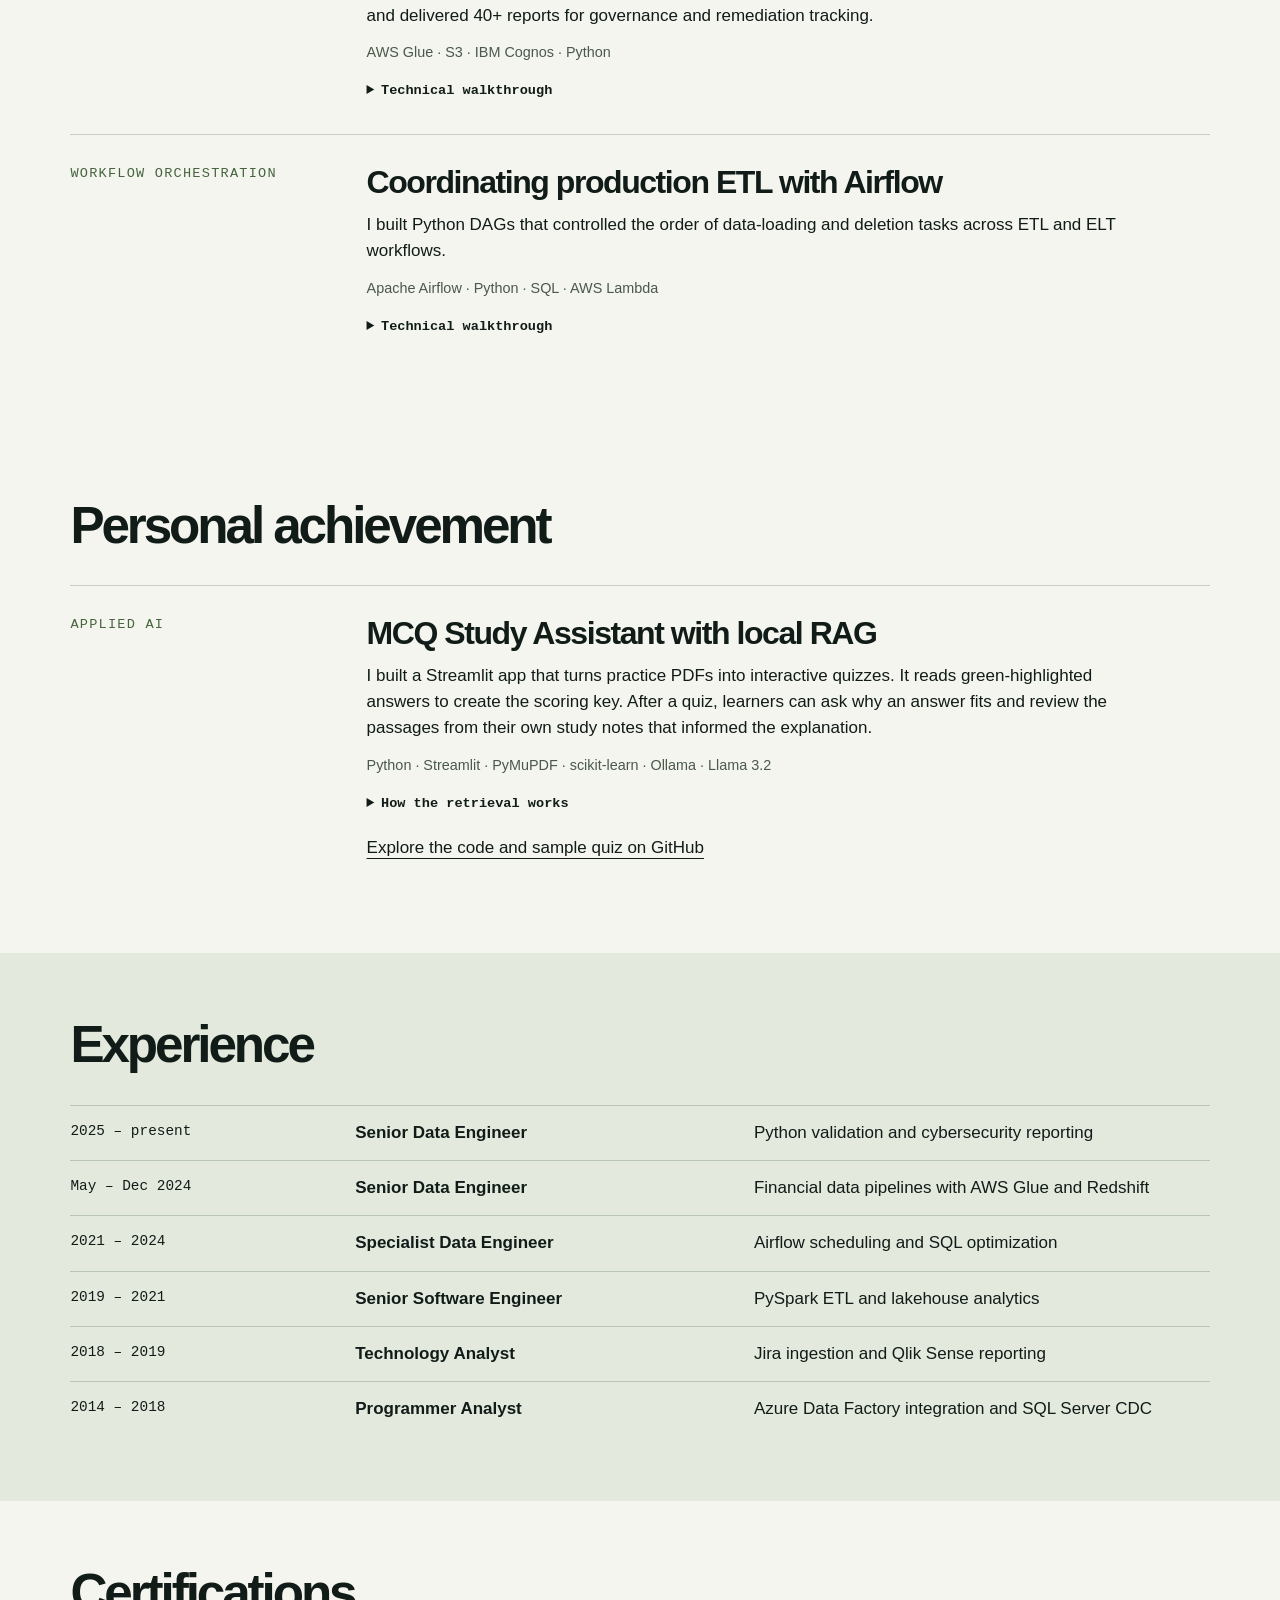
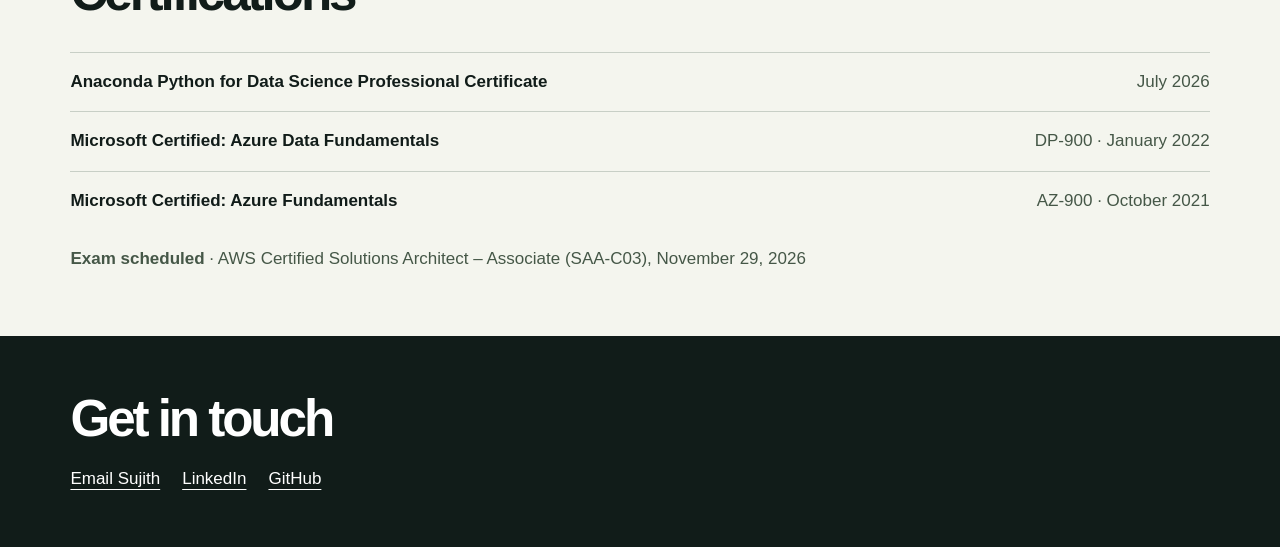
==== commit a51169d5: "Showcase the personal MCQ Study Assistant and its local RAG workflow" ====
--- a/portfolio/index.html
+++ b/portfolio/index.html
@@ -1,9 +1,9 @@
 <!doctype html><html lang="en"><head><meta charset="utf-8"><meta name="viewport" content="width=device-width, initial-scale=1"><title>Sujith Nair — Senior Data Engineer</title><meta name="description" content="Explore Sujith Nair’s work in financial data lakes, cybersecurity data quality, and production ETL."><style>
 :root{--ink:#111c19;--green:#cefc80;--line:#c8cfc6;--paper:#f4f5ee}*{box-sizing:border-box}html{scroll-behavior:smooth}body{margin:0;background:var(--paper);color:var(--ink);font:17px/1.55 'Inter',Arial,sans-serif}a{color:inherit;text-underline-offset:5px}header,.hero{background:var(--ink);color:var(--paper)}.wrap{width:min(1220px,89%);margin:auto}nav{min-height:78px;display:flex;align-items:center;justify-content:space-between;gap:20px;border-bottom:1px solid #44524a}nav a{text-decoration:none}.brand{font-weight:bold;letter-spacing:-.05em;font-size:1.3rem}.links{display:flex;gap:28px;font-size:.92rem}.links a:hover,footer a:hover{color:var(--green)}.hero .wrap{display:grid;grid-template-columns:1.04fr 1fr;align-items:center;padding:65px 0 70px;gap:4%}.meta,.tag,figcaption,summary{font: .85rem/1.55 'IBM Plex Mono',monospace}.meta,.tag{text-transform:uppercase;letter-spacing:.09em}.hero .meta{color:var(--green)}h1,h2,h3,p,figure{margin:0}h1{font-size:clamp(4rem,7.6vw,7rem);line-height:1;letter-spacing:-.082em;margin:16px 0 20px}h1 span{color:var(--green)}.intro{color:#d7ddd6;max-width:485px;font-size:1.15rem}.actions{display:flex;align-items:center;gap:23px;margin-top:28px}.btn{padding:11px 19px;background:var(--green);color:var(--ink);text-decoration:none;font-size:.95rem;font-weight:bold;border-radius:4px}.btn:hover{background:white}figure{min-width:0}canvas{width:100%;aspect-ratio:1.7;display:block}figcaption{border-top:1px solid #48554c;color:#bbc6ba;padding-top:9px;display:flex;justify-content:space-between;gap:12px}.section{padding:64px 0}h2{font-size:clamp(2.4rem,4vw,3.8rem);line-height:1.1;letter-spacing:-.06em;margin:0 0 31px}.project{border-top:1px solid var(--line);padding:28px 0;display:grid;grid-template-columns:22% 1fr;gap:4%}.tag{color:#46643e}.project h3{font-size:clamp(1.5rem,2.5vw,2.1rem);letter-spacing:-.045em;line-height:1.2;margin-bottom:10px}.project p{max-width:750px}.tech{font-size:.9rem;color:#4a594c;margin:12px 0}summary{cursor:pointer;width:fit-content;font-weight:bold;padding:5px 0}.more{border-left:2px solid #7aa64d;padding:5px 16px;margin-top:10px}.more p+p{margin-top:10px}.career{background:#e3e9dc}.role{display:grid;grid-template-columns:22% 32% 1fr;gap:3%;border-top:1px solid #b9c5b5;padding:14px 0}.role time{font: .9rem/1.6 monospace}footer{background:var(--ink);color:white;padding:55px 0}footer h2{margin-bottom:18px}footer a{margin-right:22px}a:focus-visible,summary:focus-visible{outline:3px solid #699f36;outline-offset:4px}@media(max-width:730px){.hero .wrap{grid-template-columns:1fr;padding:40px 0 30px}.hero figure{margin:22px auto 0;width:min(100%,390px)}.section{padding:40px 0}.project{grid-template-columns:1fr;gap:10px}.role{grid-template-columns:1fr 1.6fr;gap:4px}.role span{grid-column:2}.links{gap:13px}.brand{font-size:1.1rem}nav{min-height:64px}.intro{font-size:1.05rem}h1{font-size:clamp(3.8rem,14vw,5rem)}.actions{margin-top:20px}}@media(prefers-reduced-motion:reduce){html{scroll-behavior:auto}}
-.impact{display:grid;grid-template-columns:repeat(auto-fit,minmax(min(100%,230px),1fr));gap:28px;margin:0}.impact div,.credentials li{border-top:1px solid var(--line);padding:16px 0}.impact dt{font-size:1.45rem;font-weight:700;letter-spacing:-.04em}.impact dd{margin:8px 0 0}.credentials{list-style:none;margin:0;padding:0}.credentials li{display:flex;justify-content:space-between;gap:14px;flex-wrap:wrap}.credentials span,.planned{color:#455747}.planned{margin-top:16px}.links{flex-wrap:wrap}@media(max-width:850px){nav{align-items:flex-start;flex-direction:column;gap:6px;padding:12px 0}.links{gap:4px 16px}}#achievements{padding-bottom:10px}</style></head><body><header><nav class="wrap" aria-label="Main navigation"><a class="brand" href="#top">Sujith Nair</a><div class="links"><a href="#work">Projects</a><a href="#achievements">Achievements</a><a href="#experience">Experience</a><a href="#certifications">Certifications</a><a href="#contact">Contact</a></div></nav></header>
+.impact{display:grid;grid-template-columns:repeat(auto-fit,minmax(min(100%,230px),1fr));gap:28px;margin:0}.impact div,.credentials li{border-top:1px solid var(--line);padding:16px 0}.impact dt{font-size:1.45rem;font-weight:700;letter-spacing:-.04em}.impact dd{margin:8px 0 0}.credentials{list-style:none;margin:0;padding:0}.credentials li{display:flex;justify-content:space-between;gap:14px;flex-wrap:wrap}.credentials span,.planned{color:#455747}.planned{margin-top:16px}.links{flex-wrap:wrap}@media(max-width:850px){nav{align-items:flex-start;flex-direction:column;gap:6px;padding:12px 0}.links{gap:4px 16px}}#achievements{padding-bottom:10px}</style></head><body><header><nav class="wrap" aria-label="Main navigation"><a class="brand" href="#top">Sujith Nair</a><div class="links"><a href="#work">Projects</a><a href="#personal">Personal project</a><a href="#achievements">Achievements</a><a href="#experience">Experience</a><a href="#certifications">Certifications</a><a href="#contact">Contact</a></div></nav></header>
 <main id="top"><section class="hero"><div class="wrap"><div><p class="meta">Senior Data Engineer · Irving, Texas</p><h1>Sujith Nair<span>.</span></h1><p class="intro">I build financial data lakes with AWS Glue and PySpark, automate data quality checks in Python, and coordinate production ETL with Apache Airflow. My work spans 12+ years across banking, insurance, and media.</p><div class="actions"><a class="btn" href="#work">Explore projects</a><a href="https://github.com/zorick6800">GitHub</a></div></div><figure><canvas id="terrain" aria-hidden="true"></canvas><figcaption><span>Financial data lake</span><span>Raw / Cleansed / Curated</span></figcaption></figure></div></section>
 <section class="wrap section" id="achievements"><h2>Achievements</h2><dl class="impact"><div><dt>60–70% less manual effort</dt><dd>Automated cleansing, deduplication, reconciliation, and source-to-target checks with Python.</dd></div><div><dt>40% faster data loading</dt><dd>Designed an AWS pipeline using S3, Lambda, and Redshift to supply data for Qlik Sense analytics.</dd></div><div><dt>45% lower transfer latency</dt><dd>Built a reusable Azure Data Factory framework to move data from on-premises systems to Azure through a self-hosted integration runtime.</dd></div></dl></section><section class="wrap section" id="work"><h2>Engineering work</h2>
-<article class="project"><div class="tag">Cloud ETL</div><div><h3>Building a financial data lake with AWS Glue and PySpark</h3><p>I brought financial records from Netezza and RDS into a partitioned S3 data lake so analysts could query curated tables in Athena and Redshift.</p><div class="tech">S3 · AWS Glue · PySpark · Lambda · Step Functions · Redshift</div><details><summary>Technical walkthrough</summary><div class="more"><p>EventBridge triggered Python extracts into the raw layer. Glue jobs deduplicated records, cast fields to consistent types, and wrote Snappy-compressed Parquet. Step Functions ran the JSON reference-data conversion alongside those jobs and handled retries.</p><p>Before publication, a Lambda function checked row counts, null thresholds, schema, and freshness. A failed check stopped the load and sent an SNS alert.</p></div></details></div></article><article class="project"><div class="tag">Data quality</div><div><h3>Mapping API endpoints to application owners with Python</h3><p>I built a Python workflow to map API endpoints to their application owners and score each match, giving analysts a way to identify assignments that warranted review.</p><div class="tech">Python · pandas · Polars · NumPy</div><details><summary>Technical walkthrough</summary><div class="more"><p>I normalized endpoint paths and used dictionary lookups and hierarchical prefix matching to associate related routes with an owner. The workflow recorded a confidence score alongside the assignment.</p><p>Across the broader data quality workflow, automating cleansing, deduplication, reconciliation, and source-to-target validation reduced manual effort by 60–70%.</p></div></details></div></article><article class="project"><div class="tag">Security analytics</div><div><h3>From security scans to IBM Cognos reports</h3><p>I developed ingestion pipelines for scan results, vulnerabilities, incidents, and configuration data, and delivered 40+ reports for governance and remediation tracking.</p><div class="tech">AWS Glue · S3 · IBM Cognos · Python</div><details><summary>Technical walkthrough</summary><div class="more"><p>Glue transformed incoming cybersecurity records in S3. Reusable Python routines handled schema mapping across source files.</p><p>The reporting covered vulnerability, incident, configuration, and KPI trends, giving governance teams a way to follow remediation over time.</p></div></details></div></article><article class="project"><div class="tag">Workflow orchestration</div><div><h3>Coordinating production ETL with Airflow</h3><p>I built Python DAGs that controlled the order of data-loading and deletion tasks across ETL and ELT workflows.</p><div class="tech">Apache Airflow · Python · SQL · AWS Lambda</div><details><summary>Technical walkthrough</summary><div class="more"><p>The master DAGs made dependencies explicit so operations ran in the required order on repeat executions. S3 and Lambda also supported event-driven ingestion for downstream workflows.</p><p>My production work included diagnosing pipeline failures and tuning SQL across AWS and on-premises systems. I resolved 150+ integration issues affecting data availability and reporting accuracy.</p></div></details></div></article></section><section class="career" id="experience"><div class="wrap section"><h2>Experience</h2><div class="role"><time>2025 – present</time><strong>Senior Data Engineer</strong><span>Python validation and cybersecurity reporting</span></div><div class="role"><time>May – Dec 2024</time><strong>Senior Data Engineer</strong><span>Financial data pipelines with AWS Glue and Redshift</span></div><div class="role"><time>2021 – 2024</time><strong>Specialist Data Engineer</strong><span>Airflow scheduling and SQL optimization</span></div><div class="role"><time>2019 – 2021</time><strong>Senior Software Engineer</strong><span>PySpark ETL and lakehouse analytics</span></div><div class="role"><time>2018 – 2019</time><strong>Technology Analyst</strong><span>Jira ingestion and Qlik Sense reporting</span></div><div class="role"><time>2014 – 2018</time><strong>Programmer Analyst</strong><span>Azure Data Factory integration and SQL Server CDC</span></div></div></section><section class="wrap section" id="certifications"><h2>Certifications</h2><ul class="credentials"><li><strong>Anaconda Python for Data Science Professional Certificate</strong><span>July 2026</span></li><li><strong>Microsoft Certified: Azure Data Fundamentals</strong><span>DP-900 · January 2022</span></li><li><strong>Microsoft Certified: Azure Fundamentals</strong><span>AZ-900 · October 2021</span></li></ul><p class="planned"><strong>Exam scheduled</strong> · AWS Certified Solutions Architect – Associate (SAA-C03), November 29, 2026</p></section></main><footer id="contact"><div class="wrap"><h2>Get in touch</h2><a href="mailto:nairsujith.1969@gmail.com">Email Sujith</a><a href="https://www.linkedin.com/in/sujith-nair-data-engineer/">LinkedIn</a><a href="https://github.com/zorick6800">GitHub</a></div></footer><script>
+<article class="project"><div class="tag">Cloud ETL</div><div><h3>Building a financial data lake with AWS Glue and PySpark</h3><p>I brought financial records from Netezza and RDS into a partitioned S3 data lake so analysts could query curated tables in Athena and Redshift.</p><div class="tech">S3 · AWS Glue · PySpark · Lambda · Step Functions · Redshift</div><details><summary>Technical walkthrough</summary><div class="more"><p>EventBridge triggered Python extracts into the raw layer. Glue jobs deduplicated records, cast fields to consistent types, and wrote Snappy-compressed Parquet. Step Functions ran the JSON reference-data conversion alongside those jobs and handled retries.</p><p>Before publication, a Lambda function checked row counts, null thresholds, schema, and freshness. A failed check stopped the load and sent an SNS alert.</p></div></details></div></article><article class="project"><div class="tag">Data quality</div><div><h3>Mapping API endpoints to application owners with Python</h3><p>I built a Python workflow to map API endpoints to their application owners and score each match, giving analysts a way to identify assignments that warranted review.</p><div class="tech">Python · pandas · Polars · NumPy</div><details><summary>Technical walkthrough</summary><div class="more"><p>I normalized endpoint paths and used dictionary lookups and hierarchical prefix matching to associate related routes with an owner. The workflow recorded a confidence score alongside the assignment.</p><p>Across the broader data quality workflow, automating cleansing, deduplication, reconciliation, and source-to-target validation reduced manual effort by 60–70%.</p></div></details></div></article><article class="project"><div class="tag">Security analytics</div><div><h3>From security scans to IBM Cognos reports</h3><p>I developed ingestion pipelines for scan results, vulnerabilities, incidents, and configuration data, and delivered 40+ reports for governance and remediation tracking.</p><div class="tech">AWS Glue · S3 · IBM Cognos · Python</div><details><summary>Technical walkthrough</summary><div class="more"><p>Glue transformed incoming cybersecurity records in S3. Reusable Python routines handled schema mapping across source files.</p><p>The reporting covered vulnerability, incident, configuration, and KPI trends, giving governance teams a way to follow remediation over time.</p></div></details></div></article><article class="project"><div class="tag">Workflow orchestration</div><div><h3>Coordinating production ETL with Airflow</h3><p>I built Python DAGs that controlled the order of data-loading and deletion tasks across ETL and ELT workflows.</p><div class="tech">Apache Airflow · Python · SQL · AWS Lambda</div><details><summary>Technical walkthrough</summary><div class="more"><p>The master DAGs made dependencies explicit so operations ran in the required order on repeat executions. S3 and Lambda also supported event-driven ingestion for downstream workflows.</p><p>My production work included diagnosing pipeline failures and tuning SQL across AWS and on-premises systems. I resolved 150+ integration issues affecting data availability and reporting accuracy.</p></div></details></div></article></section><section class="wrap section" id="personal"><h2>Personal achievement</h2><article class="project"><div class="tag">Applied AI</div><div><h3>MCQ Study Assistant with local RAG</h3><p>I built a Streamlit app that turns practice PDFs into interactive quizzes. It reads green-highlighted answers to create the scoring key. After a quiz, learners can ask why an answer fits and review the passages from their own study notes that informed the explanation.</p><div class="tech">Python · Streamlit · PyMuPDF · scikit-learn · Ollama · Llama 3.2</div><details><summary>How the retrieval works</summary><div class="more"><p>I split study documents into passages, retained their filenames and page references, and used TF-IDF to retrieve text relevant to each question. A local Llama model generates an explanation. The app checks its citations and quotations against the retrieved passages.</p><p>I exercised the quiz workflow with a 40-question bank. In a separate document-processing example, a 54-page study PDF yielded 106 searchable passages.</p></div></details><p style="margin-top:16px"><a href="https://github.com/zorick6800/mcq-rag-study-assistant">Explore the code and sample quiz on GitHub</a></p></div></article></section><section class="career" id="experience"><div class="wrap section"><h2>Experience</h2><div class="role"><time>2025 – present</time><strong>Senior Data Engineer</strong><span>Python validation and cybersecurity reporting</span></div><div class="role"><time>May – Dec 2024</time><strong>Senior Data Engineer</strong><span>Financial data pipelines with AWS Glue and Redshift</span></div><div class="role"><time>2021 – 2024</time><strong>Specialist Data Engineer</strong><span>Airflow scheduling and SQL optimization</span></div><div class="role"><time>2019 – 2021</time><strong>Senior Software Engineer</strong><span>PySpark ETL and lakehouse analytics</span></div><div class="role"><time>2018 – 2019</time><strong>Technology Analyst</strong><span>Jira ingestion and Qlik Sense reporting</span></div><div class="role"><time>2014 – 2018</time><strong>Programmer Analyst</strong><span>Azure Data Factory integration and SQL Server CDC</span></div></div></section><section class="wrap section" id="certifications"><h2>Certifications</h2><ul class="credentials"><li><strong>Anaconda Python for Data Science Professional Certificate</strong><span>July 2026</span></li><li><strong>Microsoft Certified: Azure Data Fundamentals</strong><span>DP-900 · January 2022</span></li><li><strong>Microsoft Certified: Azure Fundamentals</strong><span>AZ-900 · October 2021</span></li></ul><p class="planned"><strong>Exam scheduled</strong> · AWS Certified Solutions Architect – Associate (SAA-C03), November 29, 2026</p></section></main><footer id="contact"><div class="wrap"><h2>Get in touch</h2><a href="mailto:nairsujith.1969@gmail.com">Email Sujith</a><a href="https://www.linkedin.com/in/sujith-nair-data-engineer/">LinkedIn</a><a href="https://github.com/zorick6800">GitHub</a></div></footer><script>
 // Draw three sampled surfaces as an abstract illustration of the lake layers.
 const canvas=document.querySelector('canvas'),ctx=canvas.getContext('2d');
 function draw(){const w=canvas.clientWidth,h=canvas.clientHeight,d=window.devicePixelRatio||1;canvas.width=w*d;canvas.height=h*d;ctx.scale(w*d/500,h*d/295);
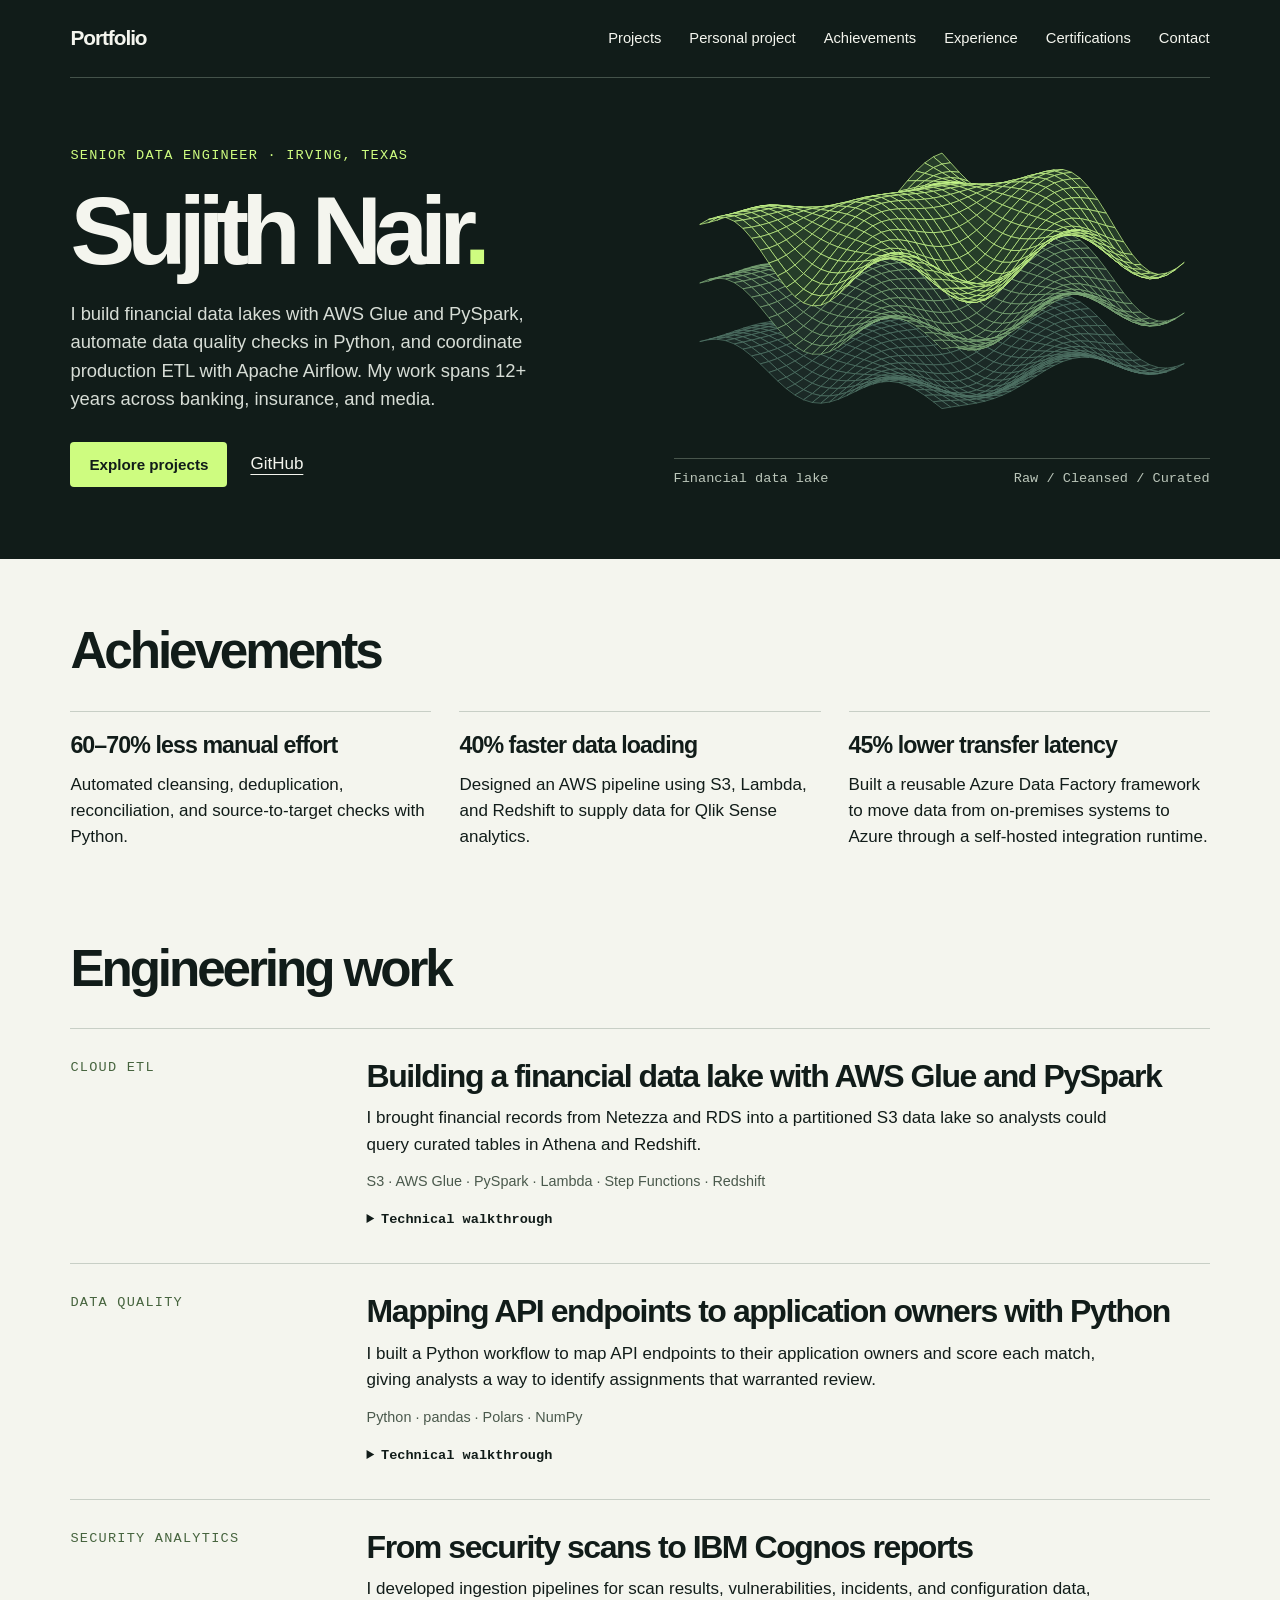
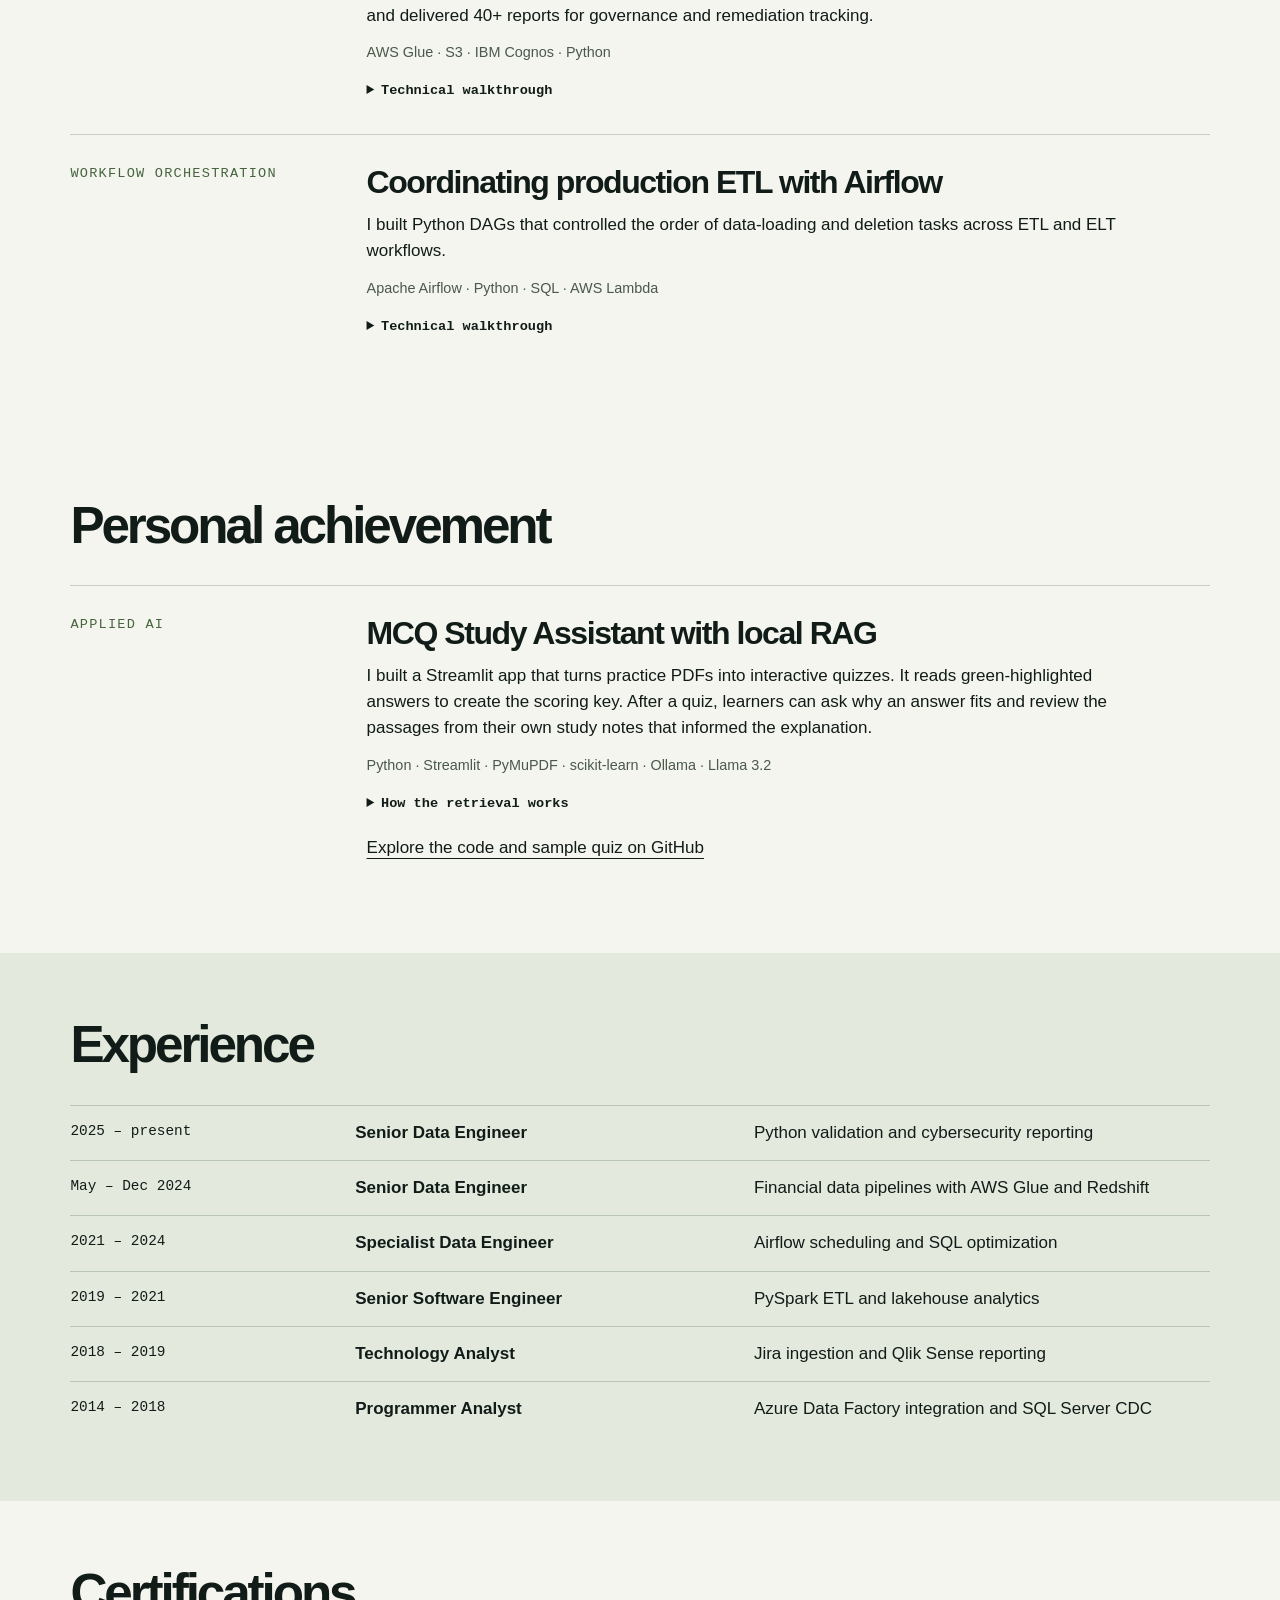
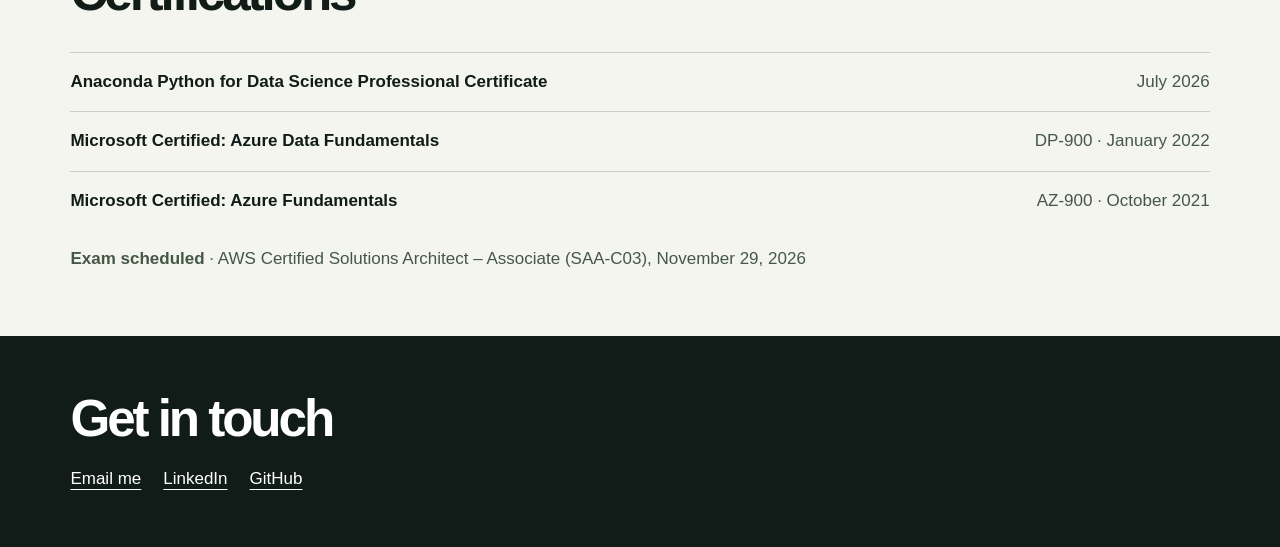
==== commit dc1e92eb: "Keep the name in the hero and simplify the portfolio header" ====
--- a/portfolio/index.html
+++ b/portfolio/index.html
@@ -1,9 +1,9 @@
 <!doctype html><html lang="en"><head><meta charset="utf-8"><meta name="viewport" content="width=device-width, initial-scale=1"><title>Sujith Nair — Senior Data Engineer</title><meta name="description" content="Explore Sujith Nair’s work in financial data lakes, cybersecurity data quality, and production ETL."><style>
 :root{--ink:#111c19;--green:#cefc80;--line:#c8cfc6;--paper:#f4f5ee}*{box-sizing:border-box}html{scroll-behavior:smooth}body{margin:0;background:var(--paper);color:var(--ink);font:17px/1.55 'Inter',Arial,sans-serif}a{color:inherit;text-underline-offset:5px}header,.hero{background:var(--ink);color:var(--paper)}.wrap{width:min(1220px,89%);margin:auto}nav{min-height:78px;display:flex;align-items:center;justify-content:space-between;gap:20px;border-bottom:1px solid #44524a}nav a{text-decoration:none}.brand{font-weight:bold;letter-spacing:-.05em;font-size:1.3rem}.links{display:flex;gap:28px;font-size:.92rem}.links a:hover,footer a:hover{color:var(--green)}.hero .wrap{display:grid;grid-template-columns:1.04fr 1fr;align-items:center;padding:65px 0 70px;gap:4%}.meta,.tag,figcaption,summary{font: .85rem/1.55 'IBM Plex Mono',monospace}.meta,.tag{text-transform:uppercase;letter-spacing:.09em}.hero .meta{color:var(--green)}h1,h2,h3,p,figure{margin:0}h1{font-size:clamp(4rem,7.6vw,7rem);line-height:1;letter-spacing:-.082em;margin:16px 0 20px}h1 span{color:var(--green)}.intro{color:#d7ddd6;max-width:485px;font-size:1.15rem}.actions{display:flex;align-items:center;gap:23px;margin-top:28px}.btn{padding:11px 19px;background:var(--green);color:var(--ink);text-decoration:none;font-size:.95rem;font-weight:bold;border-radius:4px}.btn:hover{background:white}figure{min-width:0}canvas{width:100%;aspect-ratio:1.7;display:block}figcaption{border-top:1px solid #48554c;color:#bbc6ba;padding-top:9px;display:flex;justify-content:space-between;gap:12px}.section{padding:64px 0}h2{font-size:clamp(2.4rem,4vw,3.8rem);line-height:1.1;letter-spacing:-.06em;margin:0 0 31px}.project{border-top:1px solid var(--line);padding:28px 0;display:grid;grid-template-columns:22% 1fr;gap:4%}.tag{color:#46643e}.project h3{font-size:clamp(1.5rem,2.5vw,2.1rem);letter-spacing:-.045em;line-height:1.2;margin-bottom:10px}.project p{max-width:750px}.tech{font-size:.9rem;color:#4a594c;margin:12px 0}summary{cursor:pointer;width:fit-content;font-weight:bold;padding:5px 0}.more{border-left:2px solid #7aa64d;padding:5px 16px;margin-top:10px}.more p+p{margin-top:10px}.career{background:#e3e9dc}.role{display:grid;grid-template-columns:22% 32% 1fr;gap:3%;border-top:1px solid #b9c5b5;padding:14px 0}.role time{font: .9rem/1.6 monospace}footer{background:var(--ink);color:white;padding:55px 0}footer h2{margin-bottom:18px}footer a{margin-right:22px}a:focus-visible,summary:focus-visible{outline:3px solid #699f36;outline-offset:4px}@media(max-width:730px){.hero .wrap{grid-template-columns:1fr;padding:40px 0 30px}.hero figure{margin:22px auto 0;width:min(100%,390px)}.section{padding:40px 0}.project{grid-template-columns:1fr;gap:10px}.role{grid-template-columns:1fr 1.6fr;gap:4px}.role span{grid-column:2}.links{gap:13px}.brand{font-size:1.1rem}nav{min-height:64px}.intro{font-size:1.05rem}h1{font-size:clamp(3.8rem,14vw,5rem)}.actions{margin-top:20px}}@media(prefers-reduced-motion:reduce){html{scroll-behavior:auto}}
-.impact{display:grid;grid-template-columns:repeat(auto-fit,minmax(min(100%,230px),1fr));gap:28px;margin:0}.impact div,.credentials li{border-top:1px solid var(--line);padding:16px 0}.impact dt{font-size:1.45rem;font-weight:700;letter-spacing:-.04em}.impact dd{margin:8px 0 0}.credentials{list-style:none;margin:0;padding:0}.credentials li{display:flex;justify-content:space-between;gap:14px;flex-wrap:wrap}.credentials span,.planned{color:#455747}.planned{margin-top:16px}.links{flex-wrap:wrap}@media(max-width:850px){nav{align-items:flex-start;flex-direction:column;gap:6px;padding:12px 0}.links{gap:4px 16px}}#achievements{padding-bottom:10px}</style></head><body><header><nav class="wrap" aria-label="Main navigation"><a class="brand" href="#top">Sujith Nair</a><div class="links"><a href="#work">Projects</a><a href="#personal">Personal project</a><a href="#achievements">Achievements</a><a href="#experience">Experience</a><a href="#certifications">Certifications</a><a href="#contact">Contact</a></div></nav></header>
+.impact{display:grid;grid-template-columns:repeat(auto-fit,minmax(min(100%,230px),1fr));gap:28px;margin:0}.impact div,.credentials li{border-top:1px solid var(--line);padding:16px 0}.impact dt{font-size:1.45rem;font-weight:700;letter-spacing:-.04em}.impact dd{margin:8px 0 0}.credentials{list-style:none;margin:0;padding:0}.credentials li{display:flex;justify-content:space-between;gap:14px;flex-wrap:wrap}.credentials span,.planned{color:#455747}.planned{margin-top:16px}.links{flex-wrap:wrap}@media(max-width:850px){nav{align-items:flex-start;flex-direction:column;gap:6px;padding:12px 0}.links{gap:4px 16px}}#achievements{padding-bottom:10px}</style></head><body><header><nav class="wrap" aria-label="Main navigation"><a class="brand" href="#top">Portfolio</a><div class="links"><a href="#work">Projects</a><a href="#personal">Personal project</a><a href="#achievements">Achievements</a><a href="#experience">Experience</a><a href="#certifications">Certifications</a><a href="#contact">Contact</a></div></nav></header>
 <main id="top"><section class="hero"><div class="wrap"><div><p class="meta">Senior Data Engineer · Irving, Texas</p><h1>Sujith Nair<span>.</span></h1><p class="intro">I build financial data lakes with AWS Glue and PySpark, automate data quality checks in Python, and coordinate production ETL with Apache Airflow. My work spans 12+ years across banking, insurance, and media.</p><div class="actions"><a class="btn" href="#work">Explore projects</a><a href="https://github.com/zorick6800">GitHub</a></div></div><figure><canvas id="terrain" aria-hidden="true"></canvas><figcaption><span>Financial data lake</span><span>Raw / Cleansed / Curated</span></figcaption></figure></div></section>
 <section class="wrap section" id="achievements"><h2>Achievements</h2><dl class="impact"><div><dt>60–70% less manual effort</dt><dd>Automated cleansing, deduplication, reconciliation, and source-to-target checks with Python.</dd></div><div><dt>40% faster data loading</dt><dd>Designed an AWS pipeline using S3, Lambda, and Redshift to supply data for Qlik Sense analytics.</dd></div><div><dt>45% lower transfer latency</dt><dd>Built a reusable Azure Data Factory framework to move data from on-premises systems to Azure through a self-hosted integration runtime.</dd></div></dl></section><section class="wrap section" id="work"><h2>Engineering work</h2>
-<article class="project"><div class="tag">Cloud ETL</div><div><h3>Building a financial data lake with AWS Glue and PySpark</h3><p>I brought financial records from Netezza and RDS into a partitioned S3 data lake so analysts could query curated tables in Athena and Redshift.</p><div class="tech">S3 · AWS Glue · PySpark · Lambda · Step Functions · Redshift</div><details><summary>Technical walkthrough</summary><div class="more"><p>EventBridge triggered Python extracts into the raw layer. Glue jobs deduplicated records, cast fields to consistent types, and wrote Snappy-compressed Parquet. Step Functions ran the JSON reference-data conversion alongside those jobs and handled retries.</p><p>Before publication, a Lambda function checked row counts, null thresholds, schema, and freshness. A failed check stopped the load and sent an SNS alert.</p></div></details></div></article><article class="project"><div class="tag">Data quality</div><div><h3>Mapping API endpoints to application owners with Python</h3><p>I built a Python workflow to map API endpoints to their application owners and score each match, giving analysts a way to identify assignments that warranted review.</p><div class="tech">Python · pandas · Polars · NumPy</div><details><summary>Technical walkthrough</summary><div class="more"><p>I normalized endpoint paths and used dictionary lookups and hierarchical prefix matching to associate related routes with an owner. The workflow recorded a confidence score alongside the assignment.</p><p>Across the broader data quality workflow, automating cleansing, deduplication, reconciliation, and source-to-target validation reduced manual effort by 60–70%.</p></div></details></div></article><article class="project"><div class="tag">Security analytics</div><div><h3>From security scans to IBM Cognos reports</h3><p>I developed ingestion pipelines for scan results, vulnerabilities, incidents, and configuration data, and delivered 40+ reports for governance and remediation tracking.</p><div class="tech">AWS Glue · S3 · IBM Cognos · Python</div><details><summary>Technical walkthrough</summary><div class="more"><p>Glue transformed incoming cybersecurity records in S3. Reusable Python routines handled schema mapping across source files.</p><p>The reporting covered vulnerability, incident, configuration, and KPI trends, giving governance teams a way to follow remediation over time.</p></div></details></div></article><article class="project"><div class="tag">Workflow orchestration</div><div><h3>Coordinating production ETL with Airflow</h3><p>I built Python DAGs that controlled the order of data-loading and deletion tasks across ETL and ELT workflows.</p><div class="tech">Apache Airflow · Python · SQL · AWS Lambda</div><details><summary>Technical walkthrough</summary><div class="more"><p>The master DAGs made dependencies explicit so operations ran in the required order on repeat executions. S3 and Lambda also supported event-driven ingestion for downstream workflows.</p><p>My production work included diagnosing pipeline failures and tuning SQL across AWS and on-premises systems. I resolved 150+ integration issues affecting data availability and reporting accuracy.</p></div></details></div></article></section><section class="wrap section" id="personal"><h2>Personal achievement</h2><article class="project"><div class="tag">Applied AI</div><div><h3>MCQ Study Assistant with local RAG</h3><p>I built a Streamlit app that turns practice PDFs into interactive quizzes. It reads green-highlighted answers to create the scoring key. After a quiz, learners can ask why an answer fits and review the passages from their own study notes that informed the explanation.</p><div class="tech">Python · Streamlit · PyMuPDF · scikit-learn · Ollama · Llama 3.2</div><details><summary>How the retrieval works</summary><div class="more"><p>I split study documents into passages, retained their filenames and page references, and used TF-IDF to retrieve text relevant to each question. A local Llama model generates an explanation. The app checks its citations and quotations against the retrieved passages.</p><p>I exercised the quiz workflow with a 40-question bank. In a separate document-processing example, a 54-page study PDF yielded 106 searchable passages.</p></div></details><p style="margin-top:16px"><a href="https://github.com/zorick6800/mcq-rag-study-assistant">Explore the code and sample quiz on GitHub</a></p></div></article></section><section class="career" id="experience"><div class="wrap section"><h2>Experience</h2><div class="role"><time>2025 – present</time><strong>Senior Data Engineer</strong><span>Python validation and cybersecurity reporting</span></div><div class="role"><time>May – Dec 2024</time><strong>Senior Data Engineer</strong><span>Financial data pipelines with AWS Glue and Redshift</span></div><div class="role"><time>2021 – 2024</time><strong>Specialist Data Engineer</strong><span>Airflow scheduling and SQL optimization</span></div><div class="role"><time>2019 – 2021</time><strong>Senior Software Engineer</strong><span>PySpark ETL and lakehouse analytics</span></div><div class="role"><time>2018 – 2019</time><strong>Technology Analyst</strong><span>Jira ingestion and Qlik Sense reporting</span></div><div class="role"><time>2014 – 2018</time><strong>Programmer Analyst</strong><span>Azure Data Factory integration and SQL Server CDC</span></div></div></section><section class="wrap section" id="certifications"><h2>Certifications</h2><ul class="credentials"><li><strong>Anaconda Python for Data Science Professional Certificate</strong><span>July 2026</span></li><li><strong>Microsoft Certified: Azure Data Fundamentals</strong><span>DP-900 · January 2022</span></li><li><strong>Microsoft Certified: Azure Fundamentals</strong><span>AZ-900 · October 2021</span></li></ul><p class="planned"><strong>Exam scheduled</strong> · AWS Certified Solutions Architect – Associate (SAA-C03), November 29, 2026</p></section></main><footer id="contact"><div class="wrap"><h2>Get in touch</h2><a href="mailto:nairsujith.1969@gmail.com">Email Sujith</a><a href="https://www.linkedin.com/in/sujith-nair-data-engineer/">LinkedIn</a><a href="https://github.com/zorick6800">GitHub</a></div></footer><script>
+<article class="project"><div class="tag">Cloud ETL</div><div><h3>Building a financial data lake with AWS Glue and PySpark</h3><p>I brought financial records from Netezza and RDS into a partitioned S3 data lake so analysts could query curated tables in Athena and Redshift.</p><div class="tech">S3 · AWS Glue · PySpark · Lambda · Step Functions · Redshift</div><details><summary>Technical walkthrough</summary><div class="more"><p>EventBridge triggered Python extracts into the raw layer. Glue jobs deduplicated records, cast fields to consistent types, and wrote Snappy-compressed Parquet. Step Functions ran the JSON reference-data conversion alongside those jobs and handled retries.</p><p>Before publication, a Lambda function checked row counts, null thresholds, schema, and freshness. A failed check stopped the load and sent an SNS alert.</p></div></details></div></article><article class="project"><div class="tag">Data quality</div><div><h3>Mapping API endpoints to application owners with Python</h3><p>I built a Python workflow to map API endpoints to their application owners and score each match, giving analysts a way to identify assignments that warranted review.</p><div class="tech">Python · pandas · Polars · NumPy</div><details><summary>Technical walkthrough</summary><div class="more"><p>I normalized endpoint paths and used dictionary lookups and hierarchical prefix matching to associate related routes with an owner. The workflow recorded a confidence score alongside the assignment.</p><p>Across the broader data quality workflow, automating cleansing, deduplication, reconciliation, and source-to-target validation reduced manual effort by 60–70%.</p></div></details></div></article><article class="project"><div class="tag">Security analytics</div><div><h3>From security scans to IBM Cognos reports</h3><p>I developed ingestion pipelines for scan results, vulnerabilities, incidents, and configuration data, and delivered 40+ reports for governance and remediation tracking.</p><div class="tech">AWS Glue · S3 · IBM Cognos · Python</div><details><summary>Technical walkthrough</summary><div class="more"><p>Glue transformed incoming cybersecurity records in S3. Reusable Python routines handled schema mapping across source files.</p><p>The reporting covered vulnerability, incident, configuration, and KPI trends, giving governance teams a way to follow remediation over time.</p></div></details></div></article><article class="project"><div class="tag">Workflow orchestration</div><div><h3>Coordinating production ETL with Airflow</h3><p>I built Python DAGs that controlled the order of data-loading and deletion tasks across ETL and ELT workflows.</p><div class="tech">Apache Airflow · Python · SQL · AWS Lambda</div><details><summary>Technical walkthrough</summary><div class="more"><p>The master DAGs made dependencies explicit so operations ran in the required order on repeat executions. S3 and Lambda also supported event-driven ingestion for downstream workflows.</p><p>My production work included diagnosing pipeline failures and tuning SQL across AWS and on-premises systems. I resolved 150+ integration issues affecting data availability and reporting accuracy.</p></div></details></div></article></section><section class="wrap section" id="personal"><h2>Personal achievement</h2><article class="project"><div class="tag">Applied AI</div><div><h3>MCQ Study Assistant with local RAG</h3><p>I built a Streamlit app that turns practice PDFs into interactive quizzes. It reads green-highlighted answers to create the scoring key. After a quiz, learners can ask why an answer fits and review the passages from their own study notes that informed the explanation.</p><div class="tech">Python · Streamlit · PyMuPDF · scikit-learn · Ollama · Llama 3.2</div><details><summary>How the retrieval works</summary><div class="more"><p>I split study documents into passages, retained their filenames and page references, and used TF-IDF to retrieve text relevant to each question. A local Llama model generates an explanation. The app checks its citations and quotations against the retrieved passages.</p><p>I exercised the quiz workflow with a 40-question bank. In a separate document-processing example, a 54-page study PDF yielded 106 searchable passages.</p></div></details><p style="margin-top:16px"><a href="https://github.com/zorick6800/mcq-rag-study-assistant">Explore the code and sample quiz on GitHub</a></p></div></article></section><section class="career" id="experience"><div class="wrap section"><h2>Experience</h2><div class="role"><time>2025 – present</time><strong>Senior Data Engineer</strong><span>Python validation and cybersecurity reporting</span></div><div class="role"><time>May – Dec 2024</time><strong>Senior Data Engineer</strong><span>Financial data pipelines with AWS Glue and Redshift</span></div><div class="role"><time>2021 – 2024</time><strong>Specialist Data Engineer</strong><span>Airflow scheduling and SQL optimization</span></div><div class="role"><time>2019 – 2021</time><strong>Senior Software Engineer</strong><span>PySpark ETL and lakehouse analytics</span></div><div class="role"><time>2018 – 2019</time><strong>Technology Analyst</strong><span>Jira ingestion and Qlik Sense reporting</span></div><div class="role"><time>2014 – 2018</time><strong>Programmer Analyst</strong><span>Azure Data Factory integration and SQL Server CDC</span></div></div></section><section class="wrap section" id="certifications"><h2>Certifications</h2><ul class="credentials"><li><strong>Anaconda Python for Data Science Professional Certificate</strong><span>July 2026</span></li><li><strong>Microsoft Certified: Azure Data Fundamentals</strong><span>DP-900 · January 2022</span></li><li><strong>Microsoft Certified: Azure Fundamentals</strong><span>AZ-900 · October 2021</span></li></ul><p class="planned"><strong>Exam scheduled</strong> · AWS Certified Solutions Architect – Associate (SAA-C03), November 29, 2026</p></section></main><footer id="contact"><div class="wrap"><h2>Get in touch</h2><a href="mailto:nairsujith.1969@gmail.com">Email me</a><a href="https://www.linkedin.com/in/sujith-nair-data-engineer/">LinkedIn</a><a href="https://github.com/zorick6800">GitHub</a></div></footer><script>
 // Draw three sampled surfaces as an abstract illustration of the lake layers.
 const canvas=document.querySelector('canvas'),ctx=canvas.getContext('2d');
 function draw(){const w=canvas.clientWidth,h=canvas.clientHeight,d=window.devicePixelRatio||1;canvas.width=w*d;canvas.height=h*d;ctx.scale(w*d/500,h*d/295);
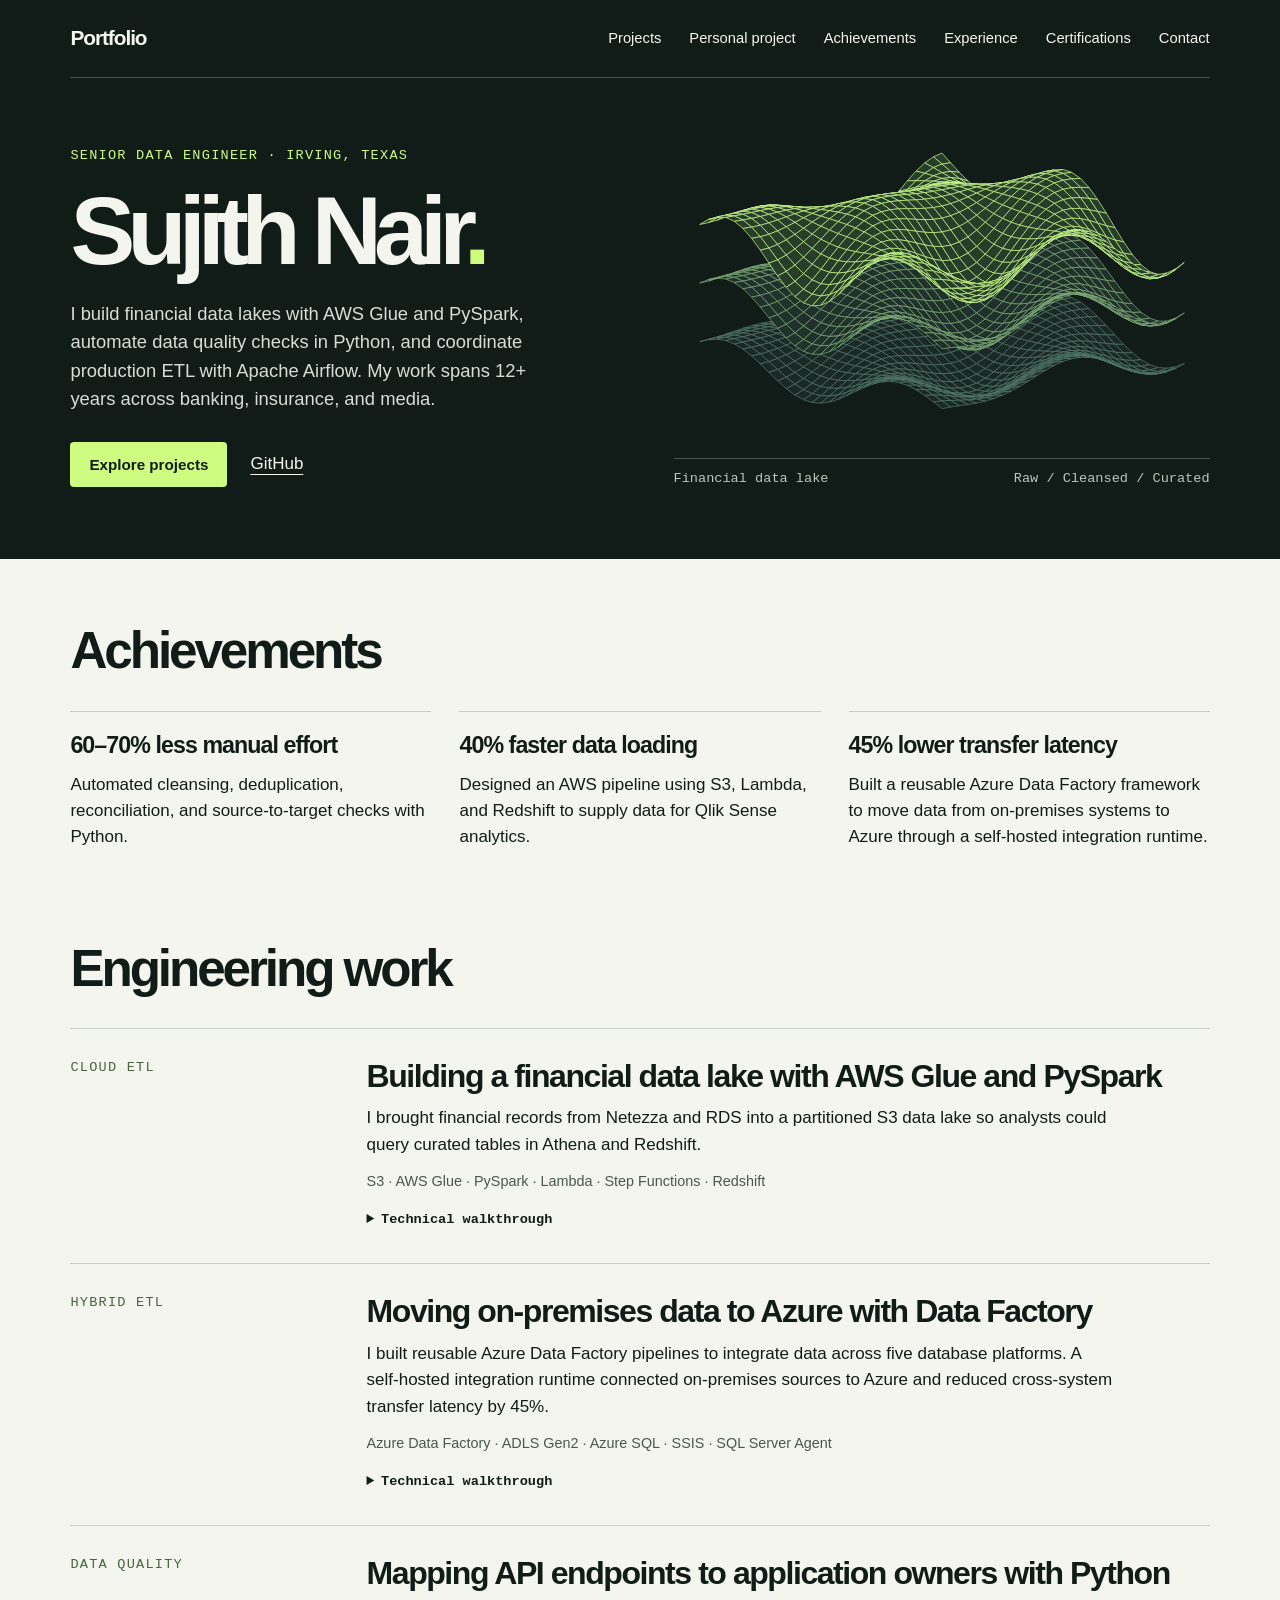
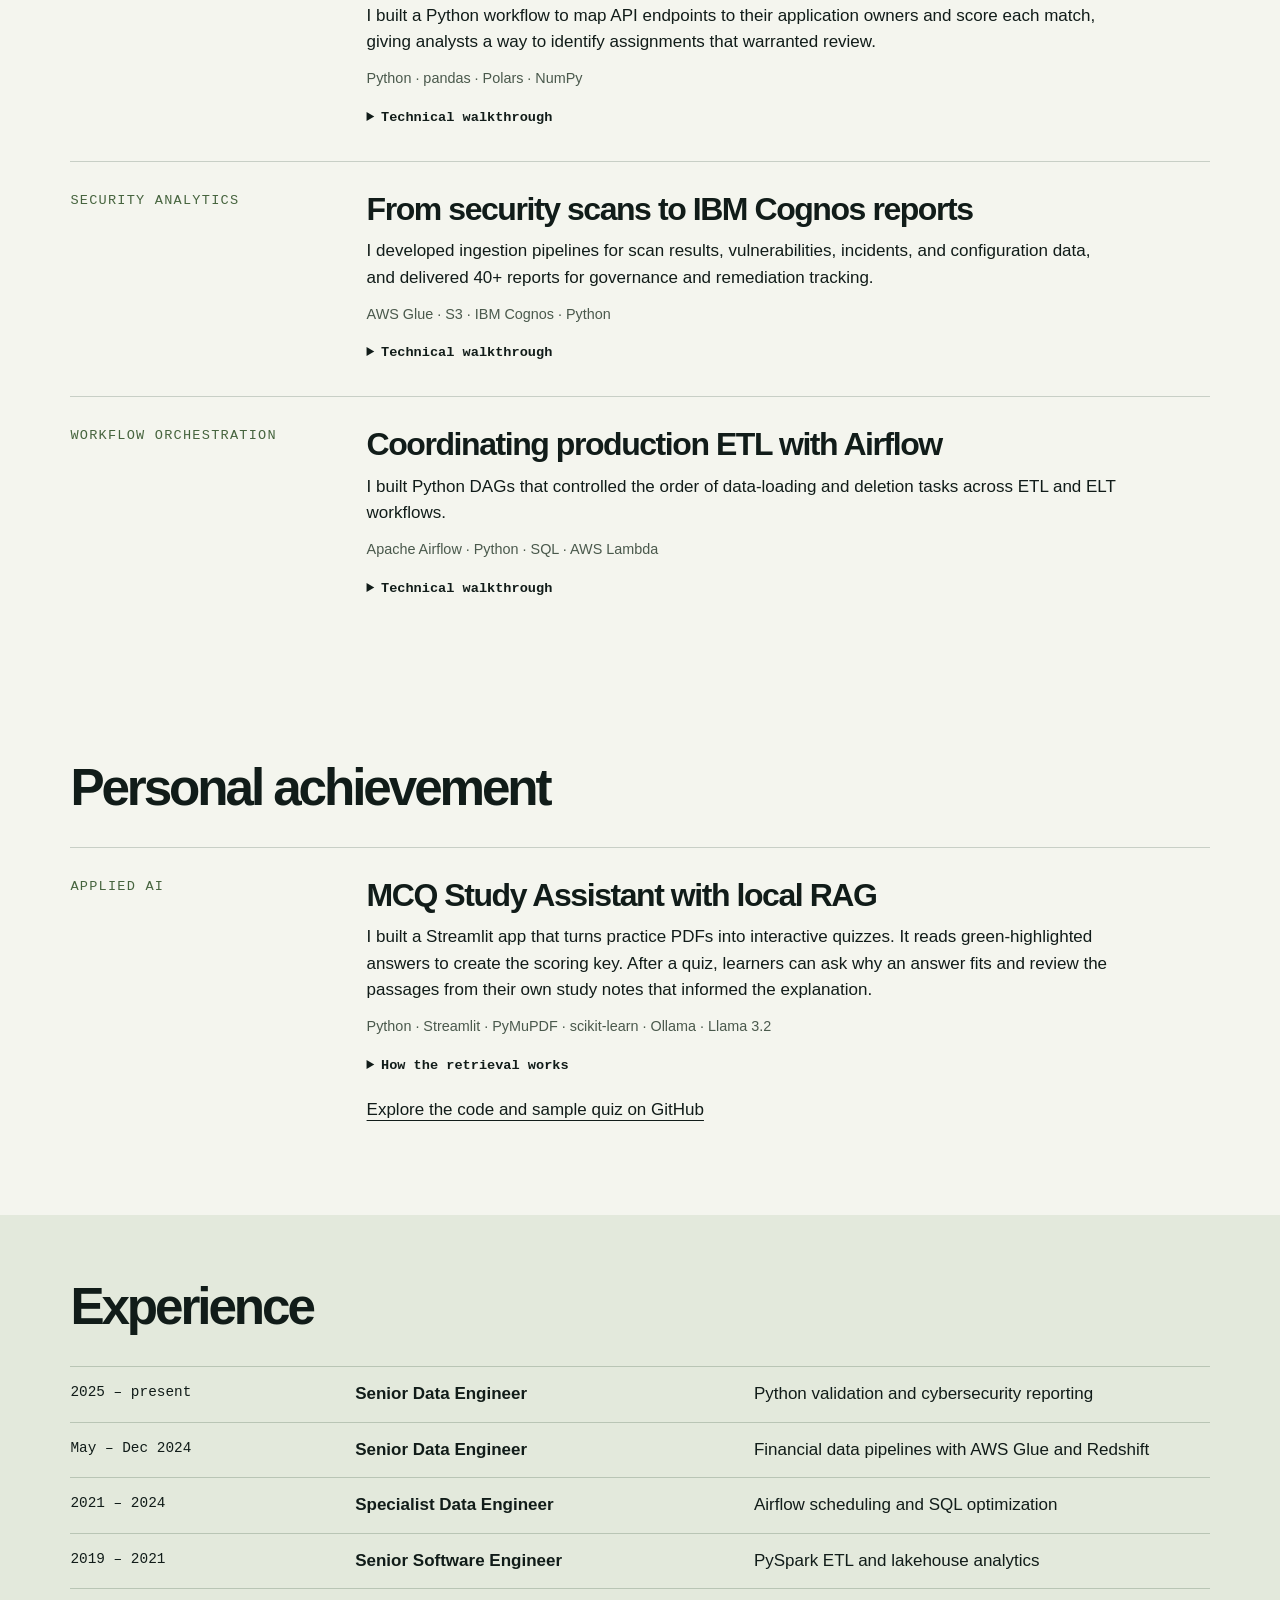
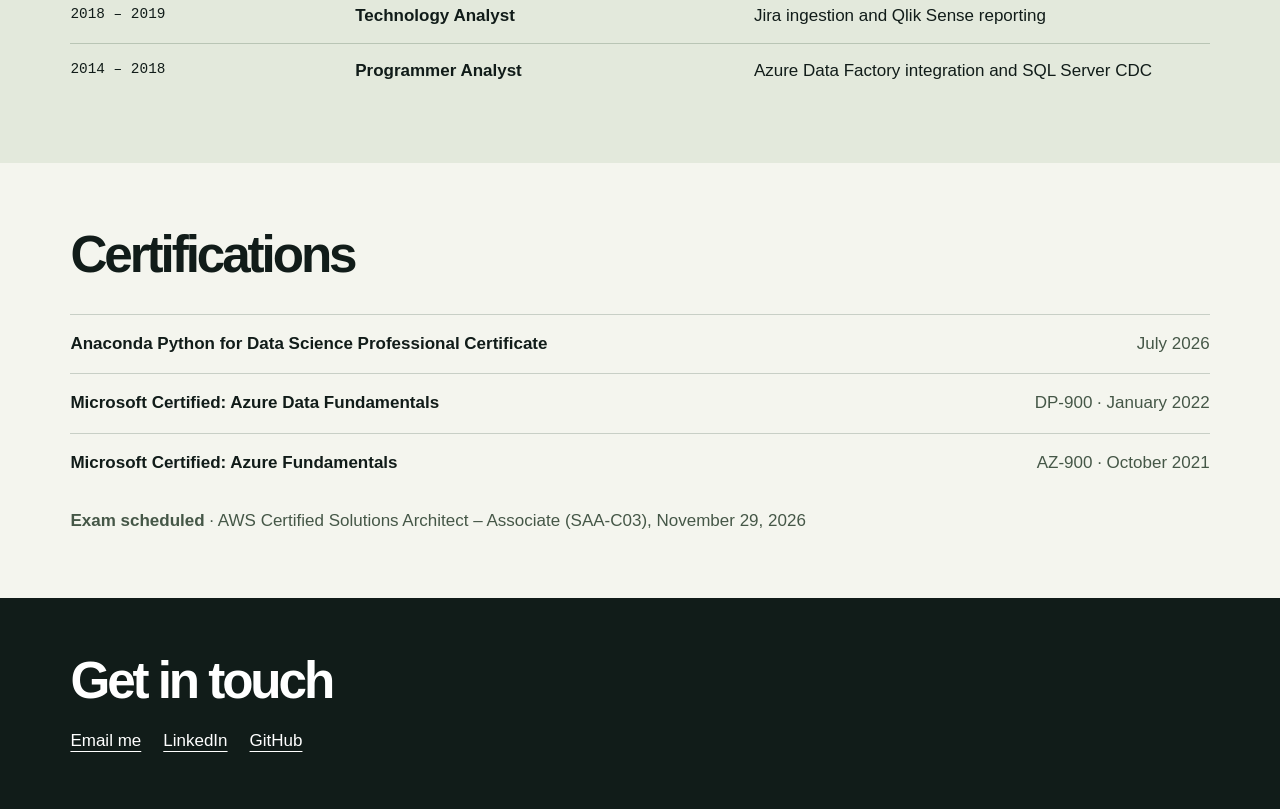
==== commit 0440382d: "Feature the Azure Data Factory hybrid ETL project" ====
--- a/portfolio/index.html
+++ b/portfolio/index.html
@@ -3,7 +3,7 @@
 .impact{display:grid;grid-template-columns:repeat(auto-fit,minmax(min(100%,230px),1fr));gap:28px;margin:0}.impact div,.credentials li{border-top:1px solid var(--line);padding:16px 0}.impact dt{font-size:1.45rem;font-weight:700;letter-spacing:-.04em}.impact dd{margin:8px 0 0}.credentials{list-style:none;margin:0;padding:0}.credentials li{display:flex;justify-content:space-between;gap:14px;flex-wrap:wrap}.credentials span,.planned{color:#455747}.planned{margin-top:16px}.links{flex-wrap:wrap}@media(max-width:850px){nav{align-items:flex-start;flex-direction:column;gap:6px;padding:12px 0}.links{gap:4px 16px}}#achievements{padding-bottom:10px}</style></head><body><header><nav class="wrap" aria-label="Main navigation"><a class="brand" href="#top">Portfolio</a><div class="links"><a href="#work">Projects</a><a href="#personal">Personal project</a><a href="#achievements">Achievements</a><a href="#experience">Experience</a><a href="#certifications">Certifications</a><a href="#contact">Contact</a></div></nav></header>
 <main id="top"><section class="hero"><div class="wrap"><div><p class="meta">Senior Data Engineer · Irving, Texas</p><h1>Sujith Nair<span>.</span></h1><p class="intro">I build financial data lakes with AWS Glue and PySpark, automate data quality checks in Python, and coordinate production ETL with Apache Airflow. My work spans 12+ years across banking, insurance, and media.</p><div class="actions"><a class="btn" href="#work">Explore projects</a><a href="https://github.com/zorick6800">GitHub</a></div></div><figure><canvas id="terrain" aria-hidden="true"></canvas><figcaption><span>Financial data lake</span><span>Raw / Cleansed / Curated</span></figcaption></figure></div></section>
 <section class="wrap section" id="achievements"><h2>Achievements</h2><dl class="impact"><div><dt>60–70% less manual effort</dt><dd>Automated cleansing, deduplication, reconciliation, and source-to-target checks with Python.</dd></div><div><dt>40% faster data loading</dt><dd>Designed an AWS pipeline using S3, Lambda, and Redshift to supply data for Qlik Sense analytics.</dd></div><div><dt>45% lower transfer latency</dt><dd>Built a reusable Azure Data Factory framework to move data from on-premises systems to Azure through a self-hosted integration runtime.</dd></div></dl></section><section class="wrap section" id="work"><h2>Engineering work</h2>
-<article class="project"><div class="tag">Cloud ETL</div><div><h3>Building a financial data lake with AWS Glue and PySpark</h3><p>I brought financial records from Netezza and RDS into a partitioned S3 data lake so analysts could query curated tables in Athena and Redshift.</p><div class="tech">S3 · AWS Glue · PySpark · Lambda · Step Functions · Redshift</div><details><summary>Technical walkthrough</summary><div class="more"><p>EventBridge triggered Python extracts into the raw layer. Glue jobs deduplicated records, cast fields to consistent types, and wrote Snappy-compressed Parquet. Step Functions ran the JSON reference-data conversion alongside those jobs and handled retries.</p><p>Before publication, a Lambda function checked row counts, null thresholds, schema, and freshness. A failed check stopped the load and sent an SNS alert.</p></div></details></div></article><article class="project"><div class="tag">Data quality</div><div><h3>Mapping API endpoints to application owners with Python</h3><p>I built a Python workflow to map API endpoints to their application owners and score each match, giving analysts a way to identify assignments that warranted review.</p><div class="tech">Python · pandas · Polars · NumPy</div><details><summary>Technical walkthrough</summary><div class="more"><p>I normalized endpoint paths and used dictionary lookups and hierarchical prefix matching to associate related routes with an owner. The workflow recorded a confidence score alongside the assignment.</p><p>Across the broader data quality workflow, automating cleansing, deduplication, reconciliation, and source-to-target validation reduced manual effort by 60–70%.</p></div></details></div></article><article class="project"><div class="tag">Security analytics</div><div><h3>From security scans to IBM Cognos reports</h3><p>I developed ingestion pipelines for scan results, vulnerabilities, incidents, and configuration data, and delivered 40+ reports for governance and remediation tracking.</p><div class="tech">AWS Glue · S3 · IBM Cognos · Python</div><details><summary>Technical walkthrough</summary><div class="more"><p>Glue transformed incoming cybersecurity records in S3. Reusable Python routines handled schema mapping across source files.</p><p>The reporting covered vulnerability, incident, configuration, and KPI trends, giving governance teams a way to follow remediation over time.</p></div></details></div></article><article class="project"><div class="tag">Workflow orchestration</div><div><h3>Coordinating production ETL with Airflow</h3><p>I built Python DAGs that controlled the order of data-loading and deletion tasks across ETL and ELT workflows.</p><div class="tech">Apache Airflow · Python · SQL · AWS Lambda</div><details><summary>Technical walkthrough</summary><div class="more"><p>The master DAGs made dependencies explicit so operations ran in the required order on repeat executions. S3 and Lambda also supported event-driven ingestion for downstream workflows.</p><p>My production work included diagnosing pipeline failures and tuning SQL across AWS and on-premises systems. I resolved 150+ integration issues affecting data availability and reporting accuracy.</p></div></details></div></article></section><section class="wrap section" id="personal"><h2>Personal achievement</h2><article class="project"><div class="tag">Applied AI</div><div><h3>MCQ Study Assistant with local RAG</h3><p>I built a Streamlit app that turns practice PDFs into interactive quizzes. It reads green-highlighted answers to create the scoring key. After a quiz, learners can ask why an answer fits and review the passages from their own study notes that informed the explanation.</p><div class="tech">Python · Streamlit · PyMuPDF · scikit-learn · Ollama · Llama 3.2</div><details><summary>How the retrieval works</summary><div class="more"><p>I split study documents into passages, retained their filenames and page references, and used TF-IDF to retrieve text relevant to each question. A local Llama model generates an explanation. The app checks its citations and quotations against the retrieved passages.</p><p>I exercised the quiz workflow with a 40-question bank. In a separate document-processing example, a 54-page study PDF yielded 106 searchable passages.</p></div></details><p style="margin-top:16px"><a href="https://github.com/zorick6800/mcq-rag-study-assistant">Explore the code and sample quiz on GitHub</a></p></div></article></section><section class="career" id="experience"><div class="wrap section"><h2>Experience</h2><div class="role"><time>2025 – present</time><strong>Senior Data Engineer</strong><span>Python validation and cybersecurity reporting</span></div><div class="role"><time>May – Dec 2024</time><strong>Senior Data Engineer</strong><span>Financial data pipelines with AWS Glue and Redshift</span></div><div class="role"><time>2021 – 2024</time><strong>Specialist Data Engineer</strong><span>Airflow scheduling and SQL optimization</span></div><div class="role"><time>2019 – 2021</time><strong>Senior Software Engineer</strong><span>PySpark ETL and lakehouse analytics</span></div><div class="role"><time>2018 – 2019</time><strong>Technology Analyst</strong><span>Jira ingestion and Qlik Sense reporting</span></div><div class="role"><time>2014 – 2018</time><strong>Programmer Analyst</strong><span>Azure Data Factory integration and SQL Server CDC</span></div></div></section><section class="wrap section" id="certifications"><h2>Certifications</h2><ul class="credentials"><li><strong>Anaconda Python for Data Science Professional Certificate</strong><span>July 2026</span></li><li><strong>Microsoft Certified: Azure Data Fundamentals</strong><span>DP-900 · January 2022</span></li><li><strong>Microsoft Certified: Azure Fundamentals</strong><span>AZ-900 · October 2021</span></li></ul><p class="planned"><strong>Exam scheduled</strong> · AWS Certified Solutions Architect – Associate (SAA-C03), November 29, 2026</p></section></main><footer id="contact"><div class="wrap"><h2>Get in touch</h2><a href="mailto:nairsujith.1969@gmail.com">Email me</a><a href="https://www.linkedin.com/in/sujith-nair-data-engineer/">LinkedIn</a><a href="https://github.com/zorick6800">GitHub</a></div></footer><script>
+<article class="project"><div class="tag">Cloud ETL</div><div><h3>Building a financial data lake with AWS Glue and PySpark</h3><p>I brought financial records from Netezza and RDS into a partitioned S3 data lake so analysts could query curated tables in Athena and Redshift.</p><div class="tech">S3 · AWS Glue · PySpark · Lambda · Step Functions · Redshift</div><details><summary>Technical walkthrough</summary><div class="more"><p>EventBridge triggered Python extracts into the raw layer. Glue jobs deduplicated records, cast fields to consistent types, and wrote Snappy-compressed Parquet. Step Functions ran the JSON reference-data conversion alongside those jobs and handled retries.</p><p>Before publication, a Lambda function checked row counts, null thresholds, schema, and freshness. A failed check stopped the load and sent an SNS alert.</p></div></details></div></article><article class="project"><div class="tag">Hybrid ETL</div><div><h3>Moving on-premises data to Azure with Data Factory</h3><p>I built reusable Azure Data Factory pipelines to integrate data across five database platforms. A self-hosted integration runtime connected on-premises sources to Azure and reduced cross-system transfer latency by 45%.</p><div class="tech">Azure Data Factory · ADLS Gen2 · Azure SQL · SSIS · SQL Server Agent</div><details><summary>Technical walkthrough</summary><div class="more"><p>For scheduled ingestion, I used Data Factory triggers to load SQL Server, Oracle, and flat-file extracts into Azure SQL Managed Instance. Parameterized pipelines let me reuse the same loading logic with different source-to-target mappings.</p><p>For daily archives, I used SQL Server Agent and change data capture to process incremental changes. I centralized pipeline errors in Azure Monitor and Log Analytics and automated the audit trail so each run could be traced.</p></div></details></div></article><article class="project"><div class="tag">Data quality</div><div><h3>Mapping API endpoints to application owners with Python</h3><p>I built a Python workflow to map API endpoints to their application owners and score each match, giving analysts a way to identify assignments that warranted review.</p><div class="tech">Python · pandas · Polars · NumPy</div><details><summary>Technical walkthrough</summary><div class="more"><p>I normalized endpoint paths and used dictionary lookups and hierarchical prefix matching to associate related routes with an owner. The workflow recorded a confidence score alongside the assignment.</p><p>Across the broader data quality workflow, automating cleansing, deduplication, reconciliation, and source-to-target validation reduced manual effort by 60–70%.</p></div></details></div></article><article class="project"><div class="tag">Security analytics</div><div><h3>From security scans to IBM Cognos reports</h3><p>I developed ingestion pipelines for scan results, vulnerabilities, incidents, and configuration data, and delivered 40+ reports for governance and remediation tracking.</p><div class="tech">AWS Glue · S3 · IBM Cognos · Python</div><details><summary>Technical walkthrough</summary><div class="more"><p>Glue transformed incoming cybersecurity records in S3. Reusable Python routines handled schema mapping across source files.</p><p>The reporting covered vulnerability, incident, configuration, and KPI trends, giving governance teams a way to follow remediation over time.</p></div></details></div></article><article class="project"><div class="tag">Workflow orchestration</div><div><h3>Coordinating production ETL with Airflow</h3><p>I built Python DAGs that controlled the order of data-loading and deletion tasks across ETL and ELT workflows.</p><div class="tech">Apache Airflow · Python · SQL · AWS Lambda</div><details><summary>Technical walkthrough</summary><div class="more"><p>The master DAGs made dependencies explicit so operations ran in the required order on repeat executions. S3 and Lambda also supported event-driven ingestion for downstream workflows.</p><p>My production work included diagnosing pipeline failures and tuning SQL across AWS and on-premises systems. I resolved 150+ integration issues affecting data availability and reporting accuracy.</p></div></details></div></article></section><section class="wrap section" id="personal"><h2>Personal achievement</h2><article class="project"><div class="tag">Applied AI</div><div><h3>MCQ Study Assistant with local RAG</h3><p>I built a Streamlit app that turns practice PDFs into interactive quizzes. It reads green-highlighted answers to create the scoring key. After a quiz, learners can ask why an answer fits and review the passages from their own study notes that informed the explanation.</p><div class="tech">Python · Streamlit · PyMuPDF · scikit-learn · Ollama · Llama 3.2</div><details><summary>How the retrieval works</summary><div class="more"><p>I split study documents into passages, retained their filenames and page references, and used TF-IDF to retrieve text relevant to each question. A local Llama model generates an explanation. The app checks its citations and quotations against the retrieved passages.</p><p>I exercised the quiz workflow with a 40-question bank. In a separate document-processing example, a 54-page study PDF yielded 106 searchable passages.</p></div></details><p style="margin-top:16px"><a href="https://github.com/zorick6800/mcq-rag-study-assistant">Explore the code and sample quiz on GitHub</a></p></div></article></section><section class="career" id="experience"><div class="wrap section"><h2>Experience</h2><div class="role"><time>2025 – present</time><strong>Senior Data Engineer</strong><span>Python validation and cybersecurity reporting</span></div><div class="role"><time>May – Dec 2024</time><strong>Senior Data Engineer</strong><span>Financial data pipelines with AWS Glue and Redshift</span></div><div class="role"><time>2021 – 2024</time><strong>Specialist Data Engineer</strong><span>Airflow scheduling and SQL optimization</span></div><div class="role"><time>2019 – 2021</time><strong>Senior Software Engineer</strong><span>PySpark ETL and lakehouse analytics</span></div><div class="role"><time>2018 – 2019</time><strong>Technology Analyst</strong><span>Jira ingestion and Qlik Sense reporting</span></div><div class="role"><time>2014 – 2018</time><strong>Programmer Analyst</strong><span>Azure Data Factory integration and SQL Server CDC</span></div></div></section><section class="wrap section" id="certifications"><h2>Certifications</h2><ul class="credentials"><li><strong>Anaconda Python for Data Science Professional Certificate</strong><span>July 2026</span></li><li><strong>Microsoft Certified: Azure Data Fundamentals</strong><span>DP-900 · January 2022</span></li><li><strong>Microsoft Certified: Azure Fundamentals</strong><span>AZ-900 · October 2021</span></li></ul><p class="planned"><strong>Exam scheduled</strong> · AWS Certified Solutions Architect – Associate (SAA-C03), November 29, 2026</p></section></main><footer id="contact"><div class="wrap"><h2>Get in touch</h2><a href="mailto:nairsujith.1969@gmail.com">Email me</a><a href="https://www.linkedin.com/in/sujith-nair-data-engineer/">LinkedIn</a><a href="https://github.com/zorick6800">GitHub</a></div></footer><script>
 // Draw three sampled surfaces as an abstract illustration of the lake layers.
 const canvas=document.querySelector('canvas'),ctx=canvas.getContext('2d');
 function draw(){const w=canvas.clientWidth,h=canvas.clientHeight,d=window.devicePixelRatio||1;canvas.width=w*d;canvas.height=h*d;ctx.scale(w*d/500,h*d/295);
